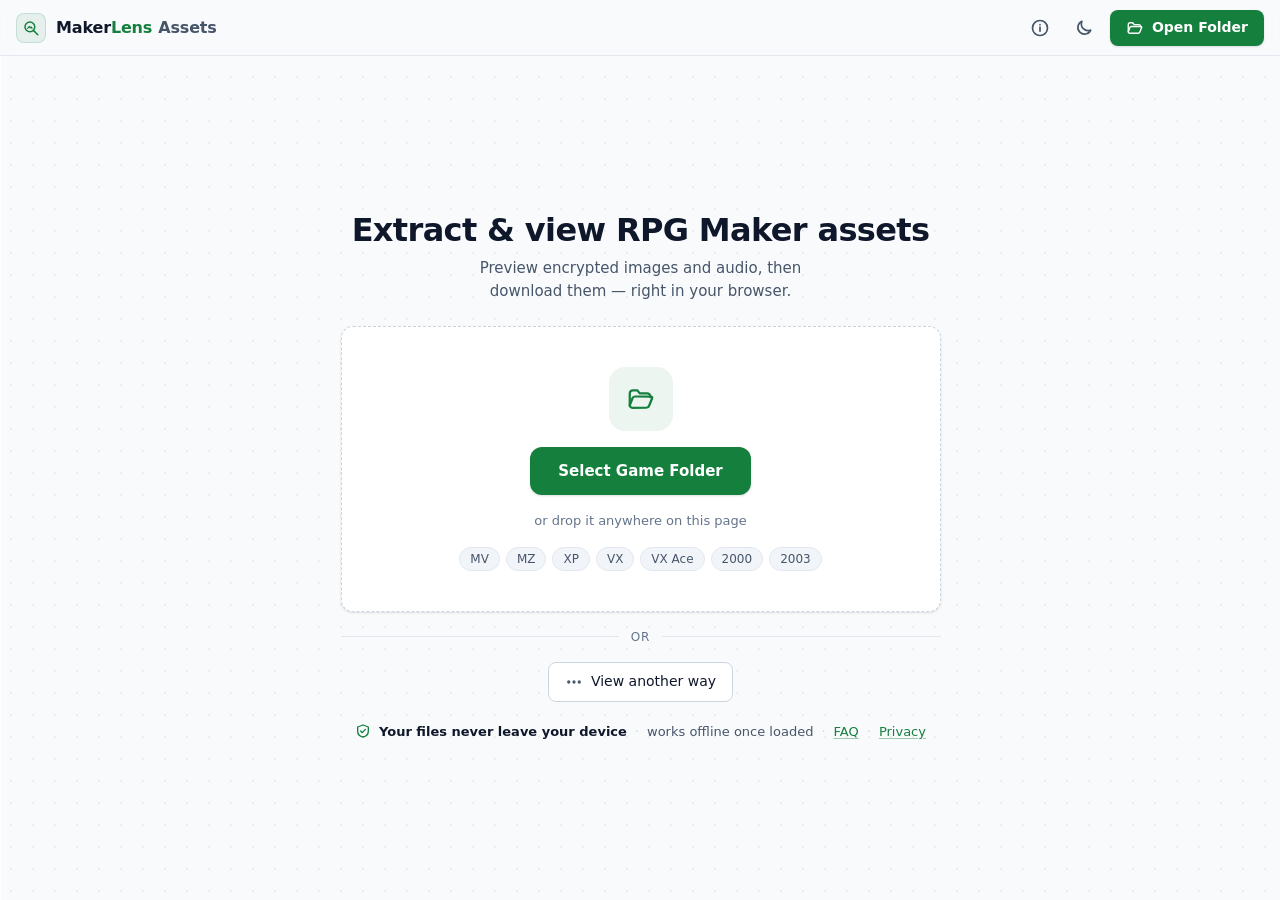
==== index.html @ 1f0d4430 "chore: link MakerLens Discussions from the About card Co-Authored-By: Claude Sonnet 5.5 <noreply@ant" ====
<!DOCTYPE html>
<html lang="en">
<head>
<meta charset="UTF-8">
<meta name="viewport" content="width=device-width, initial-scale=1.0">
<!-- browser UI colour = --bg of tokens.css (light / dark) -->
<meta name="theme-color" content="#f8fafc" media="(prefers-color-scheme: light)">
<meta name="theme-color" content="#0b1120" media="(prefers-color-scheme: dark)">
<!-- Content-Security-Policy: the page may only send requests to itself, to the
     anonymous page counter (js/analytics.js) and to the feedback endpoint, which is only
     called when the user taps a star or presses Send (js/feedback.js). Game files and keys cannot leave the browser.
     If you edit the inline theme script below, update its sha256 hash here. -->
<meta http-equiv="Content-Security-Policy" content="default-src 'self'; script-src 'self' 'sha256-4y43hFgwC1OkJEl8rt2hTAZwj1vpL1XrKqU9Jg4KOXk='; style-src 'self' 'unsafe-inline'; img-src 'self' blob: https://makerlens.goatcounter.com; media-src 'self' blob:; connect-src 'self' https://feedback.kokoroou.workers.dev https://*.workers.dev; object-src 'none'; base-uri 'none'; form-action 'none'">
<title>RPG Maker Asset Extractor — 2000 to MZ, All Versions | MakerLens</title>
<meta name="description" content="Free online RPG Maker extractor, no download needed. Extract images and audio from MV, MZ, XP, VX, VX Ace, 2000 and 2003 games in your browser. Files are never uploaded.">
<meta name="keywords" content="RPG Maker asset viewer, RPG Maker extractor, rpgmvp viewer, rpgmvo extractor, RGSSAD viewer, decrypt RPG Maker, RPG Maker MV MZ XP VX asset viewer">
<link rel="canonical" href="https://makerlens.kokoroou.workers.dev/assets/"> <!-- nosemgrep: html.security.audit.missing-integrity.missing-integrity -- a canonical URL, not a fetched resource -->
<meta name="google-site-verification" content="D46-YM3xEG9mxpWY-GFgkCDtK37Q7nqxAwHNLEpttl8" />
<meta property="og:type" content="website">
<meta property="og:site_name" content="MakerLens">
<meta property="og:url" content="https://makerlens.kokoroou.workers.dev/assets/">
<meta property="og:title" content="RPG Maker Asset Extractor — 2000 to MZ, All Versions | MakerLens">
<meta property="og:description" content="View and extract images and audio from RPG Maker MV, MZ, XP, VX, VX Ace, 2000 and 2003 games. Runs in your browser — your files are never uploaded.">
<meta property="og:image" content="https://makerlens.kokoroou.workers.dev/assets/og-image.png">
<meta property="og:image:width" content="1200">
<meta property="og:image:height" content="630">
<meta property="og:image:alt" content="MakerLens — view and extract RPG Maker assets in your browser">
<meta name="twitter:card" content="summary_large_image">
<meta name="twitter:title" content="RPG Maker Asset Extractor — 2000 to MZ, All Versions | MakerLens">
<meta name="twitter:description" content="View and extract images and audio from RPG Maker MV, MZ, XP, VX, VX Ace, 2000 and 2003 games. Free, browser-based, files never uploaded.">
<meta name="twitter:image" content="https://makerlens.kokoroou.workers.dev/assets/og-image.png">
<meta name="twitter:image:alt" content="MakerLens — view and extract RPG Maker assets in your browser">
<script type="application/ld+json">
{
  "@context": "https://schema.org",
  "@type": "WebApplication",
  "@id": "https://makerlens.kokoroou.workers.dev/assets/#app",
  "name": "MakerLens Assets",
  "alternateName": ["MakerLens RPG Maker Extractor", "MakerLens"],
  "description": "Browser-based tool to view, preview, and extract encrypted images and audio from RPG Maker MV, MZ, XP, VX, VX Ace, 2000 and 2003 games. Supports .rpgmvp, .png_, .rpgmvo, .ogg_, RGSSAD archives and 2000/2003 .xyz images. Files are processed locally and never uploaded.",
  "url": "https://makerlens.kokoroou.workers.dev/assets/",
  "image": "https://makerlens.kokoroou.workers.dev/assets/og-image.png",
  "screenshot": "https://makerlens.kokoroou.workers.dev/assets/screenshots/start-laptop.png",
  "isAccessibleForFree": true,
  "applicationCategory": "MultimediaApplication",
  "operatingSystem": "Any (web browser)",
  "isPartOf": { "@type": "WebSite", "@id": "https://makerlens.kokoroou.workers.dev/#website", "name": "MakerLens", "url": "https://makerlens.kokoroou.workers.dev/" },
  "offers": { "@type": "Offer", "price": "0", "priceCurrency": "USD" },
  "featureList": [
    "View and extract RPG Maker MV/MZ encrypted assets (.rpgmvp, .png_, .rpgmvo, .ogg_)",
    "Open RGSSAD archives (.rgssad, .rgss2a, .rgss3a) for XP, VX, VX Ace",
    "Preview images and OGG/M4A audio in the browser",
    "Search files by name, filter by type, image size and audio length",
    "Download individual assets or entire folders as ZIP",
    "100% client-side processing — files are never uploaded"
  ],
  "author": {
    "@type": "Person",
    "@id": "https://makerlens.kokoroou.workers.dev/#author",
    "name": "Trương Tuấn Anh",
    "url": "https://github.com/Kokoroou"
  },
  "license": "https://opensource.org/licenses/MIT"
}
</script>
<link rel="stylesheet" href="css/moved.css">
<link rel="stylesheet" href="css/style.css">
<script>(function(){try{var t=localStorage.getItem('theme');if(t==='light'||t==='dark')document.documentElement.setAttribute('data-theme',t);}catch(e){}}());</script>
</head>
<body>
<script src="js/site.js"></script>

<!-- Icon sprite (Lucide-style strokes, inline so the CSP needs no extra host) -->
<svg width="0" height="0" style="position:absolute" aria-hidden="true">
  <symbol id="i-logo" viewBox="0 0 24 24" fill="none" stroke="currentColor" stroke-width="2" stroke-linecap="round" stroke-linejoin="round"><circle cx="10.5" cy="10.5" r="6.5"/><path d="M15.5 15.5L21 21"/><path d="M7.5 12.5l2-2.5 1.5 1.8 1-1.3 1.5 2" stroke-width="1.6"/></symbol>
  <symbol id="i-search" viewBox="0 0 24 24" fill="none" stroke="currentColor" stroke-width="2" stroke-linecap="round"><circle cx="11" cy="11" r="6.5"/><path d="M20 20l-4.2-4.2"/></symbol>
  <symbol id="i-folder" viewBox="0 0 24 24" fill="none" stroke="currentColor" stroke-width="1.8" stroke-linecap="round" stroke-linejoin="round"><path d="M3 17V7.5A2.5 2.5 0 015.5 5H9l2 2.5h6A2.5 2.5 0 0119.5 10v.5"/><path d="M3 17l2.2-5.6A2 2 0 017.1 10H20a1 1 0 01.9 1.4l-2.4 6A2.5 2.5 0 0116.2 19H5a2 2 0 01-2-2z"/></symbol>
  <symbol id="i-archive" viewBox="0 0 24 24" fill="none" stroke="currentColor" stroke-width="1.8" stroke-linecap="round" stroke-linejoin="round"><rect x="3" y="4" width="18" height="5" rx="1.5"/><path d="M5 9v9a2 2 0 002 2h10a2 2 0 002-2V9M10 13h4"/></symbol>
  <symbol id="i-more" viewBox="0 0 24 24" fill="none" stroke="currentColor" stroke-width="2" stroke-linecap="round" stroke-linejoin="round"><circle cx="5" cy="12" r="1.2"/><circle cx="12" cy="12" r="1.2"/><circle cx="19" cy="12" r="1.2"/></symbol>
  <symbol id="i-link" viewBox="0 0 24 24" fill="none" stroke="currentColor" stroke-width="2" stroke-linecap="round" stroke-linejoin="round"><path d="M10 14a4 4 0 005.7 0l3-3a4 4 0 00-5.7-5.7l-1 1"/><path d="M14 10a4 4 0 00-5.7 0l-3 3A4 4 0 0011 18.7l1-1"/></symbol>
  <symbol id="i-file" viewBox="0 0 24 24" fill="none" stroke="currentColor" stroke-width="1.8" stroke-linecap="round" stroke-linejoin="round"><path d="M14 3H7a2 2 0 00-2 2v14a2 2 0 002 2h10a2 2 0 002-2V8z"/><path d="M14 3v5h5"/></symbol>
  <symbol id="i-info" viewBox="0 0 24 24" fill="none" stroke="currentColor" stroke-width="2" stroke-linecap="round"><circle cx="12" cy="12" r="9"/><path d="M12 11v5M12 8h.01"/></symbol>
  <symbol id="i-sun" viewBox="0 0 24 24" fill="none" stroke="currentColor" stroke-width="2" stroke-linecap="round"><circle cx="12" cy="12" r="4"/><path d="M12 2v2M12 20v2M4.93 4.93l1.41 1.41M17.66 17.66l1.41 1.41M2 12h2M20 12h2M4.93 19.07l1.41-1.41M17.66 6.34l1.41-1.41"/></symbol>
  <symbol id="i-moon" viewBox="0 0 24 24" fill="none" stroke="currentColor" stroke-width="2" stroke-linecap="round" stroke-linejoin="round"><path d="M20 14.5A8 8 0 019.5 4a8 8 0 1010.5 10.5z"/></symbol>
  <symbol id="i-menu" viewBox="0 0 24 24" fill="none" stroke="currentColor" stroke-width="2" stroke-linecap="round"><rect x="3" y="4" width="18" height="16" rx="2"/><path d="M9 4v16"/></symbol>
  <symbol id="i-download" viewBox="0 0 24 24" fill="none" stroke="currentColor" stroke-width="2" stroke-linecap="round" stroke-linejoin="round"><path d="M12 4v11M7 10.5l5 5 5-5M4 20h16"/></symbol>
  <symbol id="i-copies" viewBox="0 0 24 24" fill="none" stroke="currentColor" stroke-width="2" stroke-linecap="round" stroke-linejoin="round"><rect x="8" y="8" width="12" height="12" rx="2"/><path d="M16 8V6a2 2 0 00-2-2H6a2 2 0 00-2 2v8a2 2 0 002 2h2"/></symbol>
  <symbol id="i-filter" viewBox="0 0 24 24" fill="none" stroke="currentColor" stroke-width="2" stroke-linecap="round" stroke-linejoin="round"><path d="M4 5h16l-6 7.5V19l-4 2v-8.5z"/></symbol>
  <symbol id="i-grid" viewBox="0 0 24 24" fill="none" stroke="currentColor" stroke-width="2" stroke-linejoin="round"><rect x="3" y="3" width="7" height="7" rx="1.5"/><rect x="14" y="3" width="7" height="7" rx="1.5"/><rect x="3" y="14" width="7" height="7" rx="1.5"/><rect x="14" y="14" width="7" height="7" rx="1.5"/></symbol>
  <symbol id="i-x" viewBox="0 0 24 24" fill="none" stroke="currentColor" stroke-width="2" stroke-linecap="round"><path d="M6 6l12 12M18 6L6 18"/></symbol>
  <symbol id="i-left" viewBox="0 0 24 24" fill="none" stroke="currentColor" stroke-width="2" stroke-linecap="round" stroke-linejoin="round"><path d="M15 5l-7 7 7 7"/></symbol>
  <symbol id="i-right" viewBox="0 0 24 24" fill="none" stroke="currentColor" stroke-width="2" stroke-linecap="round" stroke-linejoin="round"><path d="M9 5l7 7-7 7"/></symbol>
  <symbol id="i-shield" viewBox="0 0 24 24" fill="none" stroke="currentColor" stroke-width="2" stroke-linecap="round" stroke-linejoin="round"><path d="M12 3l8 3v6c0 4.5-3.4 8.2-8 9-4.6-.8-8-4.5-8-9V6z"/><path d="M8.5 12l2.5 2.5 4.5-5"/></symbol>
  <symbol id="i-star" viewBox="0 0 24 24" stroke="currentColor" stroke-width="1.8" stroke-linejoin="round"><path d="M12 3.2l2.7 5.5 6 .9-4.35 4.25 1.03 6L12 17l-5.38 2.85 1.03-6L3.3 9.6l6-.9z"/></symbol>
  <symbol id="i-message" viewBox="0 0 24 24" fill="none" stroke="currentColor" stroke-width="2" stroke-linecap="round" stroke-linejoin="round"><path d="M4 5h16a1 1 0 011 1v10a1 1 0 01-1 1h-9l-5 4v-4H4a1 1 0 01-1-1V6a1 1 0 011-1z"/><path d="M8 10h8M8 13h5"/></symbol>
  <symbol id="i-send" viewBox="0 0 24 24" fill="none" stroke="currentColor" stroke-width="2" stroke-linecap="round" stroke-linejoin="round"><path d="M5 12h13M13 6l6 6-6 6"/></symbol>
  <symbol id="i-check" viewBox="0 0 24 24" fill="none" stroke="currentColor" stroke-width="2.4" stroke-linecap="round" stroke-linejoin="round"><path d="M5 12.5l4.5 4.5L19 7.5"/></symbol>
  <symbol id="i-bug" viewBox="0 0 24 24" fill="none" stroke="currentColor" stroke-width="2" stroke-linecap="round" stroke-linejoin="round"><rect x="7" y="7" width="10" height="13" rx="5"/><path d="M12 11v9M7 13H3M21 13h-4M7 17l-3 2M17 17l3 2M7 9L4 7M17 9l3-2M9 7a3 3 0 016 0"/></symbol>
  <symbol id="i-bulb" viewBox="0 0 24 24" fill="none" stroke="currentColor" stroke-width="2" stroke-linecap="round" stroke-linejoin="round"><path d="M9 18h6M10 21h4M12 3a6 6 0 00-3.5 10.9c.6.5 1 1.2 1 2V16h5v-.1c0-.8.4-1.5 1-2A6 6 0 0012 3z"/></symbol>
  <symbol id="i-flow" viewBox="0 0 24 24" fill="none" stroke="currentColor" stroke-width="2" stroke-linecap="round" stroke-linejoin="round"><rect x="3" y="3" width="7" height="6" rx="1.5"/><rect x="14" y="15" width="7" height="6" rx="1.5"/><path d="M6.5 9v3.5a2 2 0 002 2h6"/><path d="M12.5 12.5l2 2-2 2"/></symbol>
  <symbol id="i-scale" viewBox="0 0 24 24" fill="none" stroke="currentColor" stroke-width="2" stroke-linecap="round" stroke-linejoin="round"><path d="M12 3v18M7 21h10M5 7h14M5 7l-3 6a3 3 0 006 0zM19 7l-3 6a3 3 0 006 0z"/></symbol>
</svg>

<!-- ╔════ HEADER ════╗ -->
<header id="header">
  <a id="logo" href="https://makerlens.kokoroou.workers.dev/" title="MakerLens home" aria-label="MakerLens Assets, go to the MakerLens home page">
    <span class="logo-mark"><svg width="18" height="18" aria-hidden="true"><use href="#i-logo"/></svg></span>
    <span class="logo-full">Maker<span>Lens</span><em class="logo-sub">Assets</em></span>
    <span class="logo-abbr">M<span>L</span><em class="logo-sub">Assets</em></span>
  </a>

  <div id="search-wrap" role="search">
    <span id="search-icon"><svg width="16" height="16" aria-hidden="true"><use href="#i-search"/></svg></span>
    <label for="search-box" class="sr-only">Search files</label>
    <input type="search" id="search-box" placeholder="Search files…" autocomplete="off" spellcheck="false">
  </div>
  <button class="btn-icon" id="mobile-search-btn" title="Search" aria-label="Search">
    <svg width="20" height="20" aria-hidden="true"><use href="#i-search"/></svg>
  </button>

  <div id="header-right">
    <button class="bg-load" id="bg-load" hidden aria-label="Show indexing progress">
      <span class="status-spinner" aria-hidden="true"></span>
      <svg class="bg-load-check" width="14" height="14" viewBox="0 0 24 24" fill="none" stroke="currentColor" stroke-width="3" stroke-linecap="round" stroke-linejoin="round" aria-hidden="true"><path d="M5 12.5l4.5 4.5L19 7.5"/></svg>
      <span class="bg-load-label">Indexing</span><span class="bg-load-pct"></span>
    </button>
    <div class="tool-switch" id="switch-tool" role="group" aria-label="Open this game in" hidden>
      <span class="ts-seg" aria-current="page">
        <svg width="16" height="16" aria-hidden="true"><use href="#i-grid"/></svg><span>Assets</span>
      </span>
      <button class="ts-seg" id="switch-go" type="button" title="Open this game in MakerLens Events" aria-label="Open this game in MakerLens Events">
        <svg width="16" height="16" aria-hidden="true"><use href="#i-flow"/></svg><span>Events</span>
      </button>
    </div>
    <span id="count-badge" aria-live="polite"></span>
    <button class="btn-icon" id="about-btn" title="About" aria-label="About">
      <svg width="20" height="20" aria-hidden="true"><use href="#i-info"/></svg>
    </button>
    <button class="btn-icon" id="theme-toggle" title="Toggle theme" aria-label="Toggle theme">
      <svg class="icon-sun" width="20" height="20" aria-hidden="true"><use href="#i-sun"/></svg>
      <svg class="icon-moon" width="20" height="20" aria-hidden="true"><use href="#i-moon"/></svg>
    </button>
    <button class="btn-primary" id="open-btn" aria-label="Open game folder">
      <svg width="18" height="18" aria-hidden="true"><use href="#i-folder"/></svg>
      <span class="btn-label">Open Folder</span>
    </button>
  </div>
</header>

<!-- ╔════ LAYOUT ════╗ -->
<div id="layout">

  <!-- ── Sidebar ── -->
  <nav id="sidebar" class="hidden" aria-label="Folders">
    <div id="sidebar-header">Folders</div>
  </nav>
  <div id="sidebar-resizer" class="hidden"></div>
  <div id="sidebar-scrim" hidden></div>

  <!-- ── Main ── -->
  <main id="main">

    <!-- Setup -->
    <div id="setup">
      <div id="setup-inner">
        <div class="setup-hero">
          <h1 class="setup-title">Extract &amp; view RPG Maker assets</h1>
          <p class="setup-sub">Preview encrypted images and audio, then download them — right in your browser.</p>
        </div>

        <div class="handoff" id="handoff" hidden>
          <p class="handoff-text">Carry on with <strong id="handoff-name"></strong> from MakerLens Events?
            <span class="handoff-note" id="handoff-note">Your browser asks once more before this page may read it. Nothing is uploaded.</span></p>
          <button class="btn-primary" id="handoff-go" type="button">Allow and open</button>
        </div>

        <div id="drop-zone">
          <div class="dz-icon"><svg width="30" height="30" aria-hidden="true"><use href="#i-folder"/></svg></div>
          <button class="btn-primary btn-lg" id="open-game-btn">Select Game Folder</button>
          <div class="dz-hint">or drop it anywhere on this page</div>
          <ul class="engine-chips" aria-label="Supported engines">
            <li>MV</li><li>MZ</li><li>XP</li><li>VX</li><li>VX Ace</li><li data-new>2000</li><li data-new>2003</li>
          </ul>
          <div id="setup-status" role="status"></div>
        </div>

        <div class="or-divider">or</div>

        <div class="setup-alt">
          <button class="btn-ghost" id="alt-btn" type="button" aria-haspopup="dialog">
            <svg width="18" height="18" aria-hidden="true"><use href="#i-more"/></svg>
            View another way
          </button>
        </div>

        <div class="privacy-note">
          <svg width="16" height="16" aria-hidden="true"><use href="#i-shield"/></svg>
          <strong>Your files never leave your device</strong>
          <span class="sep">·</span> works offline once loaded
          <span class="sep">·</span> <a href="faq.html">FAQ</a>
          <span class="sep">·</span> <a href="privacy.html">Privacy</a>
        </div>
      </div>
    </div>

    <!-- Toolbar + Grid -->
    <div id="toolbar">
      <button class="btn-icon" id="sidebar-toggle" title="Toggle sidebar" aria-label="Toggle sidebar">
        <svg width="18" height="18" aria-hidden="true"><use href="#i-menu"/></svg>
      </button>
      <span id="folder-path"></span>
      <button class="btn-icon" id="filter-btn" aria-expanded="false" aria-controls="filter-panel" title="Filter by type, image size or audio length" aria-label="Filter by type, size or length">
        <svg width="18" height="18" aria-hidden="true"><use href="#i-filter"/></svg>
      </button>
      <button class="btn-icon" id="dupe-btn" aria-pressed="false" title="Unique only: hide files whose content is identical to another one (checked in the background)" aria-label="Unique only: hide identical copies">
        <svg width="18" height="18" aria-hidden="true"><use href="#i-copies"/></svg>
      </button>
      <button class="btn-ghost btn-sm" id="dl-folder-btn" title="Download the files shown in this folder as one ZIP" aria-label="Download this folder as ZIP">
        <svg width="16" height="16" aria-hidden="true"><use href="#i-download"/></svg>
        <span class="btn-label">Download ZIP</span>
      </button>
      <label class="size-control" title="Thumbnail size">
        <svg width="14" height="14" aria-hidden="true"><use href="#i-grid"/></svg>
        <span class="sr-only">Thumbnail size</span>
        <input type="range" id="size-slider" min="70" max="280" value="120">
      </label>

      <!-- Filter panel (js/filters.js): sizes and lengths come from file headers, read on this device -->
      <div id="filter-panel" role="group" aria-labelledby="filter-title" hidden>
        <div class="fp-head">
          <span id="filter-title" class="fp-title">Filter</span>
          <button type="button" class="btn-ghost btn-sm" id="flt-clear">Clear</button>
        </div>
        <fieldset class="fp-type">
          <legend class="sr-only">Type</legend>
          <input type="radio" name="flt-type" id="flt-type-all" value="all" checked><label for="flt-type-all">All</label>
          <input type="radio" name="flt-type" id="flt-type-image" value="image"><label for="flt-type-image">Images</label>
          <input type="radio" name="flt-type" id="flt-type-audio" value="audio"><label for="flt-type-audio">Audio</label>
        </fieldset>
        <fieldset class="fp-range">
          <legend>Image width <span class="fp-unit">px</span></legend>
          <input type="text" inputmode="numeric" id="flt-minw" placeholder="min" aria-label="Minimum width in pixels" autocomplete="off">
          <span aria-hidden="true">–</span>
          <input type="text" inputmode="numeric" id="flt-maxw" placeholder="max" aria-label="Maximum width in pixels" autocomplete="off">
        </fieldset>
        <fieldset class="fp-range">
          <legend>Image height <span class="fp-unit">px</span></legend>
          <input type="text" inputmode="numeric" id="flt-minh" placeholder="min" aria-label="Minimum height in pixels" autocomplete="off">
          <span aria-hidden="true">–</span>
          <input type="text" inputmode="numeric" id="flt-maxh" placeholder="max" aria-label="Maximum height in pixels" autocomplete="off">
        </fieldset>
        <div class="fp-presets" role="group" aria-label="Common sizes">
          <button type="button" class="fp-chip" data-preset="32x32" title="VX/VX Ace tiles, MV/MZ icons">32×32</button>
          <button type="button" class="fp-chip" data-preset="48x48" title="MV/MZ tiles">48×48</button>
          <button type="button" class="fp-chip" data-preset="576x288" title="MV/MZ face sheets">576×288</button>
          <button type="button" class="fp-chip" data-preset="816x624" title="MV/MZ default screen">816×624</button>
        </div>
        <fieldset class="fp-range">
          <legend>Audio length <span class="fp-unit">s or m:ss</span></legend>
          <input type="text" inputmode="decimal" id="flt-minlen" placeholder="min" aria-label="Minimum length, seconds or m:ss" autocomplete="off">
          <span aria-hidden="true">–</span>
          <input type="text" inputmode="decimal" id="flt-maxlen" placeholder="max" aria-label="Maximum length, seconds or m:ss" autocomplete="off">
        </fieldset>
        <p class="fp-note">Read from file headers on this device.</p>
      </div>
    </div>

    <div id="grid-wrap" style="display:none">
      <div id="empty-search">
        <div class="e-icon" id="empty-icon"></div>
        <div id="empty-msg">No items found</div>
        <div id="empty-sub">Try a different keyword</div>
      </div>
      <div id="grid"></div>
    </div>

  </main><!-- /main -->
</div><!-- /layout -->

<!-- ╔════ LIGHTBOX ════╗ -->
<div id="lightbox" role="dialog" aria-modal="true" aria-label="Preview">
  <!-- Desktop: each control is fixed on its own (wrapper is display: contents).
       Phones: one bottom bar within thumb reach (css/lightbox.css). -->
  <div id="lb-controls">
    <button id="lb-close" class="lb-btn" title="Close (Esc)" aria-label="Close">
      <svg width="20" height="20" aria-hidden="true"><use href="#i-x"/></svg>
    </button>
    <button class="lb-nav lb-btn" id="lb-prev" title="Previous (←)" aria-label="Previous">
      <svg width="22" height="22" aria-hidden="true"><use href="#i-left"/></svg>
    </button>
    <span id="lb-counter" aria-live="polite"></span>
    <button class="lb-nav lb-btn" id="lb-next" title="Next (→)" aria-label="Next">
      <svg width="22" height="22" aria-hidden="true"><use href="#i-right"/></svg>
    </button>
    <button id="lb-download" class="lb-btn" title="Download" aria-label="Download">
      <svg width="20" height="20" aria-hidden="true"><use href="#i-download"/></svg>
    </button>
  </div>
  <div id="lb-img-wrap">
    <img id="lb-img" src="" alt="">
    <canvas id="lb-sprite-cv" style="display:none"></canvas>
    <audio id="lb-audio" controls></audio>
  </div>
  <div id="lb-bar">
    <div id="lb-name"></div>
    <div id="lb-meta"></div>
    <div id="lb-sprite" style="display:none">
      <label><input type="checkbox" id="lb-sprite-on"> Walk animation</label>
      <select id="lb-sprite-char" aria-label="Character"></select>
      <select id="lb-sprite-dir" aria-label="Direction">
        <option value="0">Down</option><option value="1">Left</option>
        <option value="2">Right</option><option value="3">Up</option>
      </select>
    </div>
    <label id="lb-loop" style="display:none"><input type="checkbox" id="lb-loop-on"> <span id="lb-loop-info"></span></label>
  </div>
</div>

<!-- ╔════ ABOUT MODAL ════╗ -->
<div id="about-modal" role="dialog" aria-modal="true" aria-labelledby="about-title">
  <div id="about-panel">
    <button id="about-close" class="modal-close" title="Close (Esc)" aria-label="Close">
      <svg width="20" height="20" aria-hidden="true"><use href="#i-x"/></svg>
    </button>

    <h2 class="about-logo" id="about-title">
      <span class="logo-mark"><svg width="18" height="18" aria-hidden="true"><use href="#i-logo"/></svg></span>
      <span>Maker<span>Lens</span><em class="logo-sub">Assets</em></span>
    </h2>
    <div class="about-sub">Browser-based viewer &amp; extractor for RPG Maker game assets — part of <a href="https://makerlens.kokoroou.workers.dev/">MakerLens</a></div>

    <div class="about-section">
      <div class="about-section-title">Supported engines</div>
      <table class="about-formats">
        <thead><tr><th>Engine</th><th>Game files</th></tr></thead>
        <tbody>
          <tr><td>RPG Maker MZ</td><td>.png_ · .ogg_ · .m4a_</td></tr>
          <tr><td>RPG Maker MV</td><td>.rpgmvp · .rpgmvo · .rpgmvm</td></tr>
          <tr><td>RPG Maker XP / VX</td><td>.rgssad · .rgss2a</td></tr>
          <tr><td>RPG Maker VX Ace</td><td>.rgss3a</td></tr>
          <tr data-new><td>RPG Maker 2000 / 2003</td><td>.xyz images (not encrypted)</td></tr>
        </tbody>
      </table>
    </div>

    <div class="about-section">
      <div class="about-section-title">How to use</div>
      <ol class="about-list">
        <li>Click <strong>Open Folder</strong> and select the game's main folder (the one next to <code>Game.exe</code>).</li>
        <li>Browse folders in the sidebar and click any asset to preview it; the preview's download button saves that file.</li>
        <li><strong>Download ZIP</strong> in the toolbar saves every file shown in the folder at once.</li>
        <li>Drag the sidebar edge to resize it. Resize and theme preferences are saved automatically.</li>
      </ol>
      <p class="about-more">More questions? See the <a href="faq.html">FAQ</a>.</p>
      <p class="about-more">Want to read the game's dialogue, choices and switches? Open <a href="https://makerlens.kokoroou.workers.dev/events/">MakerLens Events</a>.</p>
    </div>

    <div class="about-section about-feedback">
      <button class="btn-ghost btn-sm" id="about-feedback-btn">
        <svg width="16" height="16" aria-hidden="true"><use href="#i-message"/></svg>
        Report a bug or idea
      </button>
    </div>

    <div class="about-note">
      <div class="note-row">
        <svg width="18" height="18" aria-hidden="true"><use href="#i-shield"/></svg>
        <span><strong>Private:</strong> your files never leave your device. <a href="privacy.html">Privacy</a></span>
      </div>
      <div class="note-row">
        <svg width="18" height="18" aria-hidden="true"><use href="#i-scale"/></svg>
        <span><strong>Legal:</strong> for personal use with games you own or have permission to study. Redistributing extracted assets may violate the game's license or copyright.</span>
      </div>
      <div class="note-row">
        <svg width="18" height="18" aria-hidden="true"><use href="#i-info"/></svg>
        <span><strong>Open source</strong> (MIT) by <a href="https://github.com/Kokoroou">Trương Tuấn Anh</a> · <a href="https://github.com/Kokoroou/rpgmaker-assets-viewer">Source on GitHub</a> · <a href="https://github.com/Kokoroou/makerlens/discussions" rel="noopener">Discussions</a></span>
      </div>
    </div>
  </div>
</div>

<!-- Drag & drop overlay -->
<div id="drag-overlay">
  <div id="drag-inner">
    <div class="dz-icon"><svg width="34" height="34" aria-hidden="true"><use href="#i-folder"/></svg></div>
    <div>Drop to open</div>
    <div id="drag-msg">Game folder or .rgssad / .rgss2a / .rgss3a archive</div>
  </div>
</div>

<!-- Feedback card (non-modal; js/feedback.js). Three views:
       rate   — asked once after the 2nd game: tapping a star sends the rating (1 tap).
       follow — after the star: optional one-line comment, Enter sends.
       report — from About: Bug / Idea + message.
     Nothing is sent before a star is tapped or Send is pressed. -->
<section id="feedback" role="dialog" aria-labelledby="fb-title" hidden>
  <button type="button" class="fb-close" id="fb-close" title="Close" aria-label="Close">
    <svg width="16" height="16" aria-hidden="true"><use href="#i-x"/></svg>
  </button>

  <div class="fb-view fb-rate" data-view="rate">
    <h2 id="fb-title" class="fb-title">Enjoying MakerLens?</h2>
    <fieldset class="fb-stars">
      <legend class="sr-only">Rate MakerLens from 1 to 5 stars; your choice is sent right away</legend>
          <input type="radio" name="fb-rating" id="fb-r1" value="1"><label for="fb-r1" title="Poor"><svg width="28" height="28" aria-hidden="true"><use href="#i-star"/></svg><span class="sr-only">1 star</span></label>
          <input type="radio" name="fb-rating" id="fb-r2" value="2"><label for="fb-r2" title="Fair"><svg width="28" height="28" aria-hidden="true"><use href="#i-star"/></svg><span class="sr-only">2 stars</span></label>
          <input type="radio" name="fb-rating" id="fb-r3" value="3"><label for="fb-r3" title="Good"><svg width="28" height="28" aria-hidden="true"><use href="#i-star"/></svg><span class="sr-only">3 stars</span></label>
          <input type="radio" name="fb-rating" id="fb-r4" value="4"><label for="fb-r4" title="Very good"><svg width="28" height="28" aria-hidden="true"><use href="#i-star"/></svg><span class="sr-only">4 stars</span></label>
          <input type="radio" name="fb-rating" id="fb-r5" value="5"><label for="fb-r5" title="Excellent"><svg width="28" height="28" aria-hidden="true"><use href="#i-star"/></svg><span class="sr-only">5 stars</span></label>
    </fieldset>
  </div>

  <form class="fb-view fb-follow" data-view="follow" novalidate>
    <p class="fb-title" role="status"><span class="fb-done">Thanks!</span> <span id="fb-follow-q">What would make it better?</span></p>
    <div class="fb-row">
      <label for="fb-note" class="sr-only">Optional comment</label>
      <textarea id="fb-note" rows="1" maxlength="1000" placeholder="Optional · Enter to send"></textarea>
      <button type="submit" class="fb-send" id="fb-note-send" title="Send" aria-label="Send comment" disabled>
        <svg width="18" height="18" aria-hidden="true"><use href="#i-send"/></svg>
      </button>
    </div>
  </form>

  <form class="fb-view fb-report" data-view="report" novalidate>
    <h2 class="fb-title" id="fb-report-title">Send feedback</h2>
    <fieldset class="fb-kind">
      <legend class="sr-only">Type</legend>
      <input type="radio" name="fb-kind" id="fb-kind-bug" value="bug" checked><label for="fb-kind-bug"><svg width="15" height="15" aria-hidden="true"><use href="#i-bug"/></svg>Bug</label>
      <input type="radio" name="fb-kind" id="fb-kind-idea" value="idea"><label for="fb-kind-idea"><svg width="15" height="15" aria-hidden="true"><use href="#i-bulb"/></svg>Idea</label>
    </fieldset>
    <label for="fb-msg" class="sr-only">Message</label>
    <textarea id="fb-msg" rows="3" maxlength="1000" placeholder="What happened?"></textarea>
    <div class="fb-row fb-foot">
      <button type="button" class="fb-env" id="fb-env" aria-pressed="true" title="Sent with bug reports to help reproduce them. Tap to leave it out.">
        <span id="fb-env-value"></span><svg width="12" height="12" aria-hidden="true"><use href="#i-x"/></svg>
      </button>
      <button type="submit" class="btn-primary btn-sm" id="fb-send" disabled>Send</button>
    </div>
    <p class="fb-fine">Anonymous · <a href="privacy.html#feedback">What is sent</a> · <a href="https://github.com/Kokoroou/rpgmaker-assets-viewer/issues/new?template=feedback.yml" rel="noopener" target="_blank">Want a reply?</a></p>
  </form>

  <div class="fb-view fb-thanks" data-view="thanks" role="status">
    <svg width="20" height="20" aria-hidden="true"><use href="#i-check"/></svg><span id="fb-thanks-text">Thanks!</span>
  </div>

  <input type="text" id="fb-website" class="fb-hp" tabindex="-1" autocomplete="off" aria-hidden="true">
  <div id="fb-error" role="alert"></div>
</section>

<!-- Loading overlay (shown while a folder or archive is being opened) -->
<div id="loader" role="dialog" aria-modal="true" aria-labelledby="loader-title" aria-describedby="loader-live">
  <div id="loader-card">
    <div class="loader-head">
      <div class="loader-icon"><svg width="22" height="22" aria-hidden="true"><use id="loader-icon-use" href="#i-folder"/></svg></div>
      <div class="loader-titles">
        <div id="loader-title">Opening game folder</div>
        <div id="loader-name"></div>
      </div>
      <div id="loader-pct" aria-hidden="true"></div>
    </div>
    <div id="loader-bar" role="progressbar" aria-labelledby="loader-title" aria-valuemin="0" aria-valuemax="100"><div id="loader-fill"></div></div>
    <ol id="loader-steps"></ol>
    <div id="loader-error" role="alert"></div>
    <div id="loader-live" class="sr-only" aria-live="polite"></div>
    <div class="loader-foot">
      <span class="loader-note"><svg width="14" height="14" aria-hidden="true"><use href="#i-shield"/></svg>Processed on your device, nothing is uploaded</span>
      <button class="btn-ghost btn-sm" id="loader-cancel">Cancel</button>
    </div>
  </div>
</div>

<!-- Mobile search overlay -->
<div id="search-overlay">
  <div id="search-overlay-inner" role="search">
    <svg width="18" height="18" aria-hidden="true"><use href="#i-search"/></svg>
    <label for="overlay-search-input" class="sr-only">Search files</label>
    <input type="search" id="overlay-search-input" placeholder="Search files…" autocomplete="off" spellcheck="false">
    <button id="search-overlay-close" aria-label="Close search">
      <svg width="20" height="20" aria-hidden="true"><use href="#i-x"/></svg>
    </button>
  </div>
</div>

<!-- Hidden file inputs -->
<!-- View another way: archive, single files, or a game link (js/remote.js) -->
<dialog id="alt-dialog" class="alt-dialog" aria-labelledby="alt-title">
  <div class="alt-head">
    <h2 id="alt-title">View another way</h2>
    <button class="btn-icon" id="alt-close" type="button" aria-label="Close"><svg width="18" height="18" aria-hidden="true"><use href="#i-x"/></svg></button>
  </div>
  <div id="alt-menu" class="alt-list">
    <button class="alt-opt" id="alt-archive" type="button">
      <svg width="22" height="22" aria-hidden="true"><use href="#i-archive"/></svg>
      <span><strong>Archive</strong><small><code>.rgssad</code> · <code>.rgss2a</code> · <code>.rgss3a</code></small></span>
    </button>
    <button class="alt-opt" id="alt-files" type="button">
      <svg width="22" height="22" aria-hidden="true"><use href="#i-file"/></svg>
      <span><strong>Individual files</strong><small>Any image or audio, such as <code>.png_</code> · <code>.ogg_</code> · <code>.rpgmvp</code></small></span>
    </button>
    <button class="alt-opt" id="alt-link" type="button">
      <svg width="22" height="22" aria-hidden="true"><use href="#i-link"/></svg>
      <span><strong>Game link</strong><small>A game published with rpgmaker-web-toolkit, even if it is private</small></span>
    </button>
  </div>
  <div id="alt-link-panel" hidden>
    <label for="alt-link-input">Link made in the game (<code>⚙ → Share → MakerLens link</code>)</label>
    <input id="alt-link-input" type="text" autocomplete="off" autocapitalize="off" spellcheck="false" placeholder="https://makerlens…/assets/#game=https://…workers.dev&amp;t=…">
    <p class="alt-hint">The link holds a read-only key. This page sends it only to the game's own site, never to MakerLens, and forgets it when you close the tab. The game does not have to be public. <a href="https://kokoroou.github.io/rpgmaker-web-toolkit/reference/how-it-works#look-at-the-game-in-makerlens" target="_blank" rel="noopener">How to make a link</a></p>
    <div id="alt-link-error" class="alt-error" role="alert"></div>
    <div class="alt-actions">
      <button class="btn-ghost" id="alt-back" type="button">Back</button>
      <button class="btn-primary" id="alt-open" type="button">Open</button>
    </div>
  </div>
</dialog>

<input type="file" id="folder-input" webkitdirectory multiple>
<input type="file" id="rgssad-input" accept=".rgssad,.rgss2a,.rgss3a">
<input type="file" id="files-input" multiple>

<script src="js/preboot.js"></script>
<script src="js/constants.js"></script>
<script src="js/xyz.js"></script>
<script src="js/state.js"></script>
<script src="js/decrypt-mvmz.js"></script>
<script src="js/decrypt-rgssad.js"></script>
<script src="js/audio-loop.js"></script>
<script src="js/sprite.js"></script>
<script src="js/remote.js"></script>
<script src="js/handoff.js"></script>
<script src="js/ui.js"></script>
<script src="js/scan.js"></script>
<script src="js/dupes.js"></script>
<script src="js/filters.js"></script>
<script src="js/app.js"></script>
<script src="js/feedback.js"></script>
<script src="js/analytics.js"></script>
</body>
</html>
---- css/moved.css ----
/* ── "We moved" banner (js/site.js, legacy GitHub Pages site only) ── */
#moved {
  position: relative;
  z-index: 30;
  flex-shrink: 0;
  display: flex;
  flex-wrap: wrap;
  align-items: center;
  justify-content: center;
  gap: 4px 12px;
  padding: 8px 16px;
  background: var(--a-bg);
  color: var(--a-on);
  font: 500 14px/1.4 var(--font);
  text-align: center;
}
#moved a {
  display: inline-flex;
  align-items: center;
  min-height: 32px;
  padding: 0 12px;
  border-radius: var(--r-sm);
  background: var(--a-on);
  color: var(--a-bg);
  font-weight: 600;
  text-decoration: none;
}
#moved a:hover { filter: brightness(.95); }
#moved a:focus-visible { outline: 2px solid var(--a-on); outline-offset: 2px; }

/* ── "Try MakerLens Events" promo card (js/site.js, legacy GitHub Pages site only) ── */
#promo {
  position: fixed;
  right: 16px;
  bottom: 16px;
  z-index: 40;
  box-sizing: border-box;
  width: 280px;
  display: flex;
  flex-direction: column;
  align-items: flex-start;
  gap: 8px;
  padding: 16px;
  border: 1px solid #334155;
  border-radius: 16px;
  background: #0f172a;
  color: #e2e8f0;
  box-shadow: 0 12px 32px rgba(15, 23, 42, .35);
  font: 400 14px/1.45 var(--font);
}
#promo .promo-art { width: 100%; height: 64px; }
#promo .promo-badge {
  padding: 2px 8px;
  border-radius: 999px;
  background: #22c55e;
  color: #052e16;
  font-size: 12px;
  font-weight: 700;
  letter-spacing: .04em;
  text-transform: uppercase;
}
#promo .promo-title { font-size: 18px; line-height: 1.2; color: #fff; }
#promo p { margin: 0; color: #cbd5e1; }
#promo a {
  align-self: stretch;
  display: inline-flex;
  align-items: center;
  justify-content: center;
  min-height: 40px;
  margin-top: 4px;
  border-radius: var(--r-sm);
  background: #22c55e;
  color: #052e16;
  font-weight: 600;
  text-decoration: none;
}
#promo a:hover { filter: brightness(1.08); }
#promo a:focus-visible, #promo .promo-close:focus-visible { outline: 2px solid #86efac; outline-offset: 2px; }
#promo .promo-close {
  position: absolute;
  top: 6px;
  right: 6px;
  width: 32px;
  height: 32px;
  border: 0;
  border-radius: 50%;
  background: transparent;
  color: #94a3b8;
  font-size: 22px;
  line-height: 1;
  cursor: pointer;
}
#promo .promo-close:hover { color: #fff; background: #1e293b; }
@media (max-width: 600px) {
  #promo { left: 16px; right: 16px; width: auto; flex-direction: row; flex-wrap: wrap; align-items: center; padding: 12px 44px 12px 12px; }
  #promo .promo-art { display: none; }
  #promo p { flex-basis: 100%; }
  #promo a { align-self: auto; flex: 1 1 100%; }
}
---- css/style.css ----
@import 'tokens.css';
@import 'base.css';
@import 'layout.css';
@import 'switch.css';
@import 'setup.css';
@import 'grid.css';
@import 'filters.css';
@import 'lightbox.css';
@import 'loader.css';
@import 'feedback.css';
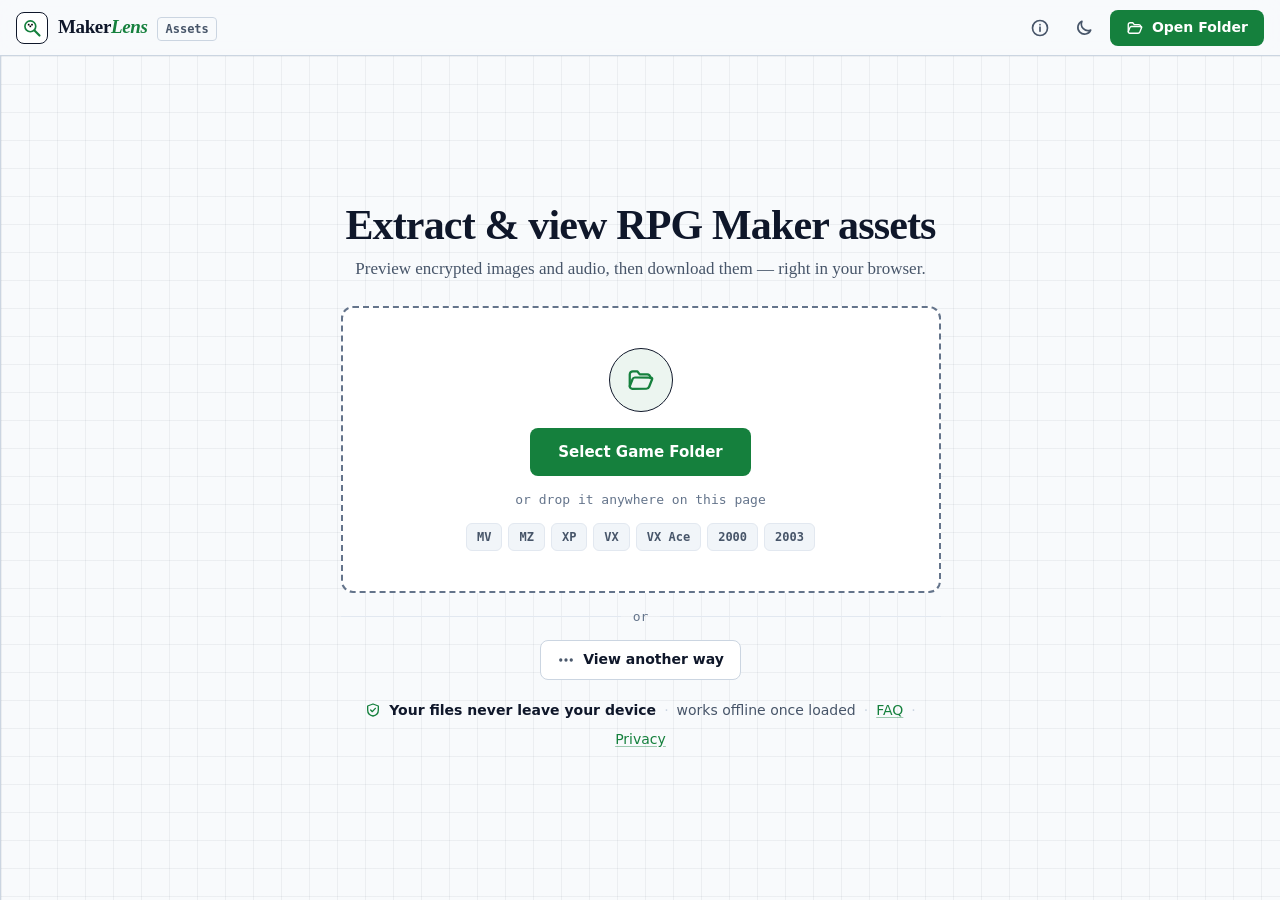
==== commit efe557b0: "feat: MakerLens redesign layer (lens.css) gated off the legacy copy Adds css/lens.css (serif titles," ====
--- a/index.html
+++ b/index.html
@@ -63,8 +63,10 @@
   "license": "https://opensource.org/licenses/MIT"
 }
 </script>
+<script src="js/lens-gate.js"></script>
 <link rel="stylesheet" href="css/moved.css">
 <link rel="stylesheet" href="css/style.css">
+<link rel="stylesheet" href="css/lens.css">
 <script>(function(){try{var t=localStorage.getItem('theme');if(t==='light'||t==='dark')document.documentElement.setAttribute('data-theme',t);}catch(e){}}());</script>
 </head>
 <body>
@@ -73,6 +75,7 @@
 <!-- Icon sprite (Lucide-style strokes, inline so the CSP needs no extra host) -->
 <svg width="0" height="0" style="position:absolute" aria-hidden="true">
   <symbol id="i-logo" viewBox="0 0 24 24" fill="none" stroke="currentColor" stroke-width="2" stroke-linecap="round" stroke-linejoin="round"><circle cx="10.5" cy="10.5" r="6.5"/><path d="M15.5 15.5L21 21"/><path d="M7.5 12.5l2-2.5 1.5 1.8 1-1.3 1.5 2" stroke-width="1.6"/></symbol>
+  <symbol id="i-lens" viewBox="0 0 24 24"><circle cx="10" cy="10" r="6.5" fill="none" stroke="currentColor" stroke-width="2"/><path d="M15 15l6 6" fill="none" stroke="currentColor" stroke-width="2.6" stroke-linecap="round"/><rect class="lp" x="7" y="7" width="2" height="2"/><rect class="lp" x="9" y="9" width="2" height="2"/><rect class="lp" x="11" y="7" width="2" height="2"/></symbol>
   <symbol id="i-search" viewBox="0 0 24 24" fill="none" stroke="currentColor" stroke-width="2" stroke-linecap="round"><circle cx="11" cy="11" r="6.5"/><path d="M20 20l-4.2-4.2"/></symbol>
   <symbol id="i-folder" viewBox="0 0 24 24" fill="none" stroke="currentColor" stroke-width="1.8" stroke-linecap="round" stroke-linejoin="round"><path d="M3 17V7.5A2.5 2.5 0 015.5 5H9l2 2.5h6A2.5 2.5 0 0119.5 10v.5"/><path d="M3 17l2.2-5.6A2 2 0 017.1 10H20a1 1 0 01.9 1.4l-2.4 6A2.5 2.5 0 0116.2 19H5a2 2 0 01-2-2z"/></symbol>
   <symbol id="i-archive" viewBox="0 0 24 24" fill="none" stroke="currentColor" stroke-width="1.8" stroke-linecap="round" stroke-linejoin="round"><rect x="3" y="4" width="18" height="5" rx="1.5"/><path d="M5 9v9a2 2 0 002 2h10a2 2 0 002-2V9M10 13h4"/></symbol>
@@ -103,8 +106,9 @@
 
 <!-- ╔════ HEADER ════╗ -->
 <header id="header">
+  <h1 class="lens-only lens-sr">MakerLens Assets</h1>
   <a id="logo" href="https://makerlens.kokoroou.workers.dev/" title="MakerLens home" aria-label="MakerLens Assets, go to the MakerLens home page">
-    <span class="logo-mark"><svg width="18" height="18" aria-hidden="true"><use href="#i-logo"/></svg></span>
+    <span class="logo-mark"><svg width="18" height="18" aria-hidden="true"><use href="#i-logo"/></svg><svg class="lens-only" width="20" height="20" aria-hidden="true"><use href="#i-lens"/></svg></span>
     <span class="logo-full">Maker<span>Lens</span><em class="logo-sub">Assets</em></span>
     <span class="logo-abbr">M<span>L</span><em class="logo-sub">Assets</em></span>
   </a>
@@ -164,7 +168,8 @@
     <div id="setup">
       <div id="setup-inner">
         <div class="setup-hero">
-          <h1 class="setup-title">Extract &amp; view RPG Maker assets</h1>
+          <h1 class="setup-title lens-hide">Extract &amp; view RPG Maker assets</h1>
+          <h2 class="setup-title lens-only">Extract &amp; view RPG Maker assets</h2>
           <p class="setup-sub">Preview encrypted images and audio, then download them — right in your browser.</p>
         </div>
 
@@ -324,7 +329,7 @@
     </button>
 
     <h2 class="about-logo" id="about-title">
-      <span class="logo-mark"><svg width="18" height="18" aria-hidden="true"><use href="#i-logo"/></svg></span>
+      <span class="logo-mark"><svg width="18" height="18" aria-hidden="true"><use href="#i-logo"/></svg><svg class="lens-only" width="20" height="20" aria-hidden="true"><use href="#i-lens"/></svg></span>
       <span>Maker<span>Lens</span><em class="logo-sub">Assets</em></span>
     </h2>
     <div class="about-sub">Browser-based viewer &amp; extractor for RPG Maker game assets — part of <a href="https://makerlens.kokoroou.workers.dev/">MakerLens</a></div>
--- a/css/lens.css
+++ b/css/lens.css
@@ -0,0 +1,264 @@
+/* ── MakerLens redesign layer ─────────────────────────────
+   Dresses the existing app: same layout, same IDs, same behaviour. tokens.css is NOT touched
+   (green --a, slate surfaces, dark theme stay); this file only adds the family look:
+   serif titles, mono labels and file names, a 1px frame, the lens mark with three green pixels,
+   44px touch targets on phones, text never below 12px.
+
+   GATE: every rule sits under :root[data-lens], which js/lens-gate.js sets everywhere except the
+   legacy GitHub Pages host. Without the attribute nothing here applies and the page renders
+   exactly as before. The only rules outside the gate are the two helper classes at the top.
+
+   SHARED: this file is copied verbatim to rpgmaker-events-viewer/css/lens.css (like tokens.css).
+   Keep it generic: the classes both tools share (.btn-*, .logo-mark, #setup, #drop-zone, toolbar,
+   .about-*, .tool-switch), nothing named after one tool. Edit it in rpgmaker-assets-viewer and copy. */
+
+/* markup that only the new look shows (extra <h1>, footer, how-to text) */
+.lens-only { display: none; }
+.lens-sr   { display: none; }
+
+:root[data-lens] {
+  --serif: Charter, 'Bitstream Charter', 'Iowan Old Style', 'Palatino Linotype', Palatino, Cambria, Georgia, serif;
+  --hard:  color-mix(in srgb, var(--a-bg) 32%, transparent);   /* hard offset shadow, modals only */
+  --lens-pad: 16px;
+
+  .lens-only { display: revert; }
+  svg.lens-only { display: block; }
+  .lens-hide { display: none; }
+  .lens-sr {
+    display: block;
+    position: absolute; width: 1px; height: 1px; margin: -1px; padding: 0;
+    overflow: hidden; clip: rect(0 0 0 0); clip-path: inset(50%); white-space: nowrap; border: 0;
+  }
+
+  /* ── Focus: 2px ring in --a (>= 3:1 on both themes), never hidden ── */
+  :focus-visible { outline: 2px solid var(--a); outline-offset: 2px; }
+  #header :focus-visible, #toolbar :focus-visible { outline-offset: -2px; }  /* never clipped by the bar's edge */
+  .btn-primary:focus-visible { outline-color: var(--t); }
+
+  /* ── Header ── */
+  #header { border-bottom: 1px solid var(--bd2); }
+  #logo {
+    font-family: var(--serif); font-size: 19px; font-weight: 700; letter-spacing: -.02em;
+    min-height: 44px; min-width: 44px;
+  }
+  #logo span span { font-style: italic; }
+  .logo-mark {
+    width: 32px; height: 32px;
+    border: 1px solid var(--t); border-radius: var(--r);
+    background: var(--s1); color: var(--t);
+  }
+  .logo-mark > svg:not(.lens-only) { display: none; }
+  .logo-mark .lp { fill: var(--a); }
+  .logo-sub {
+    font: 700 12px/1 var(--mono); font-style: normal; letter-spacing: 0;
+    color: var(--t2);
+    margin-left: 10px; padding: 4px 7px;
+    border: 1px solid var(--bd2); border-radius: 4px;
+  }
+  #search-box { background: var(--s1); border-color: var(--bd2); }
+  #count-badge { font-family: var(--mono); font-size: 13px; }
+
+  /* segmented switch Assets | Events */
+  .tool-switch { border: 1px solid var(--t); background: var(--s1); }
+  .ts-seg { font: 700 13px var(--mono); min-height: 30px; }
+  .ts-seg[aria-current="page"] { background: var(--t); color: var(--bg); box-shadow: none; }
+  button.ts-seg:hover { background: var(--s2); color: var(--t); }
+
+  /* buttons */
+  .btn-primary { border-radius: var(--r); box-shadow: none; }
+  .btn-primary:hover { box-shadow: none; filter: brightness(1.08); }
+  .btn-ghost { border-radius: var(--r); font-weight: 600; }
+  .btn-icon[aria-pressed="true"] { background: var(--a10); border-color: var(--a40); color: var(--a); }
+
+  /* ── Sidebar ── */
+  #sidebar { border-right: 1px solid var(--bd2); }
+  #sidebar-header {
+    font: 700 12px var(--mono); letter-spacing: .04em; text-transform: none; color: var(--t2);
+  }
+  .folder-item { min-height: 40px; }
+  .folder-item.active { background: var(--a10); box-shadow: inset 3px 0 0 var(--a-bg); }
+  .f-name { font-size: 14px; }
+  .f-count { font: 12px var(--mono); }
+  .folder-dupes .f-sub { font-size: 12px; }
+  #sb-back { font: 700 12px var(--mono); }
+
+  /* ── Toolbar ── */
+  #toolbar { border-bottom: 1px solid var(--bd2); }
+  #folder-path { font-size: 14px; }
+  #folder-path strong { font-size: 14px; }
+  .size-control { font-size: 12px; }
+
+  /* ── Grid ── */
+  .card { border-color: var(--bd2); }
+  .card:hover { border-color: var(--a); box-shadow: none; transform: none; }
+  .card-name { font: 12px var(--mono); }
+  .dupe-badge, .meta-badge { font-size: 12px; }
+
+  /* ── Setup (start screen): faint graph paper only here ── */
+  body::before { display: none; }
+  #setup {
+    background-image:
+      linear-gradient(var(--dot) 1px, transparent 1px),
+      linear-gradient(90deg, var(--dot) 1px, transparent 1px);
+    background-size: 28px 28px;
+  }
+  .setup-title { font-family: var(--serif); font-weight: 700; font-size: clamp(30px, 5vw, 42px); line-height: 1.1; }
+  .setup-sub { font-family: var(--serif); font-size: 17px; line-height: 1.5; }
+  #drop-zone { border: 2px dashed var(--t3); box-shadow: none; }
+  #drop-zone:hover { border-color: var(--a); }
+  .dz-icon { border-radius: 50%; border: 1px solid var(--t); }
+  .dz-hint { font: 13px var(--mono); }
+  .engine-chips li { font: 700 12px/1 var(--mono); padding: 7px 10px; border-radius: 6px; }
+  .or-divider { font: 13px var(--mono); text-transform: none; letter-spacing: 0; }
+  .privacy-note { font-size: 14px; }
+  .privacy-note strong { font-weight: 700; }
+  .handoff { border-color: var(--a40); }
+
+  /* ── "View another way" dialog ── */
+  .alt-dialog { border: 2px solid var(--t); border-radius: 12px; box-shadow: 8px 8px 0 var(--hard); padding: 24px; }
+  .alt-head h2 { font: 700 24px/1.2 var(--serif); letter-spacing: 0; }
+  .alt-opt { border-radius: var(--r); min-height: 44px; }
+  .alt-opt strong { font: 700 16px var(--serif); }
+  .alt-opt small { font-size: 14px; }
+  .alt-opt code, .alt-dialog label code { font-size: 12px; }
+  .alt-hint, .alt-error { font-size: 14px; }
+
+  /* ── About ── */
+  #about-panel { border-radius: 12px; }
+  .about-logo { font-family: var(--serif); letter-spacing: -.02em; }
+  .about-logo > span > span { font-style: italic; }
+  .about-section-title { font: 700 12px var(--mono); text-transform: none; letter-spacing: .04em; }
+  .about-formats { font-size: 14px; }
+  .about-formats td:last-child { font-size: 13px; }
+  .about-list code { font-size: 13px; }
+  .note-row { font-size: 14px; }
+  .modal-close { width: 44px; height: 44px; }
+
+  /* ── Filter panel ── */
+  #filter-panel { border-color: var(--t3); }
+  .fp-title { font-family: var(--serif); font-size: 16px; font-weight: 700; }
+  .fp-range legend { font-size: 14px; }
+  .fp-note { font-size: 14px; }
+  .fp-type label { font-size: 14px; }
+  .fp-chip { font-size: 12px; }
+  .btn-sm, .fp-head .btn-sm { font-size: 14px; }
+  .about-formats th { font-size: 14px; }
+  .fp-unit { font-size: 14px; }
+
+  /* ── Lightbox: stays dark; sizes only ── */
+  #lb-meta, #lb-loop, #lb-sprite { font-size: 14px; }
+  #lb-name { font-size: 15px; }
+
+  /* ── Loader / feedback share the dressed buttons; titles in serif ── */
+  #fb-title, #loader h2 { font-family: var(--serif); }
+
+  .lens-sprite { position: absolute; width: 0; height: 0; overflow: hidden; }
+
+  /* ── Static pages (faq, privacy): header, serif titles, boxed answers, footer ── */
+  .lens-header {
+    display: flex; align-items: center; gap: 12px;
+    min-height: var(--hh); padding: 6px var(--lens-pad);
+    background: var(--bg); border-bottom: 1px solid var(--bd2);
+  }
+  .lens-logo {
+    display: inline-flex; align-items: center; gap: 10px; min-height: 44px;
+    font: 700 19px/1 var(--serif); letter-spacing: -.02em; color: var(--t); text-decoration: none;
+  }
+  .lens-word span { font-style: italic; color: var(--a); }
+  .lens-nav { display: flex; gap: 4px; margin-left: auto; }
+  .lens-nav a {
+    display: inline-flex; align-items: center; min-height: 44px; padding: 0 12px;
+    font: 700 13px var(--mono); color: var(--t2); text-decoration: none;
+    border-bottom: 2px solid transparent;
+  }
+  .lens-nav a:hover { color: var(--t); }
+  .lens-nav a[aria-current="page"] { color: var(--t); border-bottom-color: var(--a-bg); }
+  .logo-mark { display: grid; place-items: center; flex-shrink: 0; }
+  .lens-theme {
+    display: inline-flex; align-items: center; justify-content: center;
+    width: 44px; height: 44px; padding: 0; cursor: pointer;
+    color: var(--t2); background: transparent; border: 1px solid transparent; border-radius: var(--r);
+  }
+  .lens-theme:hover { color: var(--t); background: var(--s2); border-color: var(--bd); }
+  .lens-theme .icon-sun { display: none; }
+  @media (prefers-color-scheme: dark) {
+    &:not([data-theme="light"]) .lens-theme .icon-sun  { display: block; }
+    &:not([data-theme="light"]) .lens-theme .icon-moon { display: none; }
+  }
+  &[data-theme="dark"] .lens-theme .icon-sun  { display: block; }
+  &[data-theme="dark"] .lens-theme .icon-moon { display: none; }
+
+  .lens-header ~ main h1, .lens-header ~ main h2 { font-family: var(--serif); letter-spacing: -.01em; }
+  .lens-header ~ main h1 { font-size: clamp(30px, 5vw, 40px); font-weight: 700; line-height: 1.15; }
+  .lens-header ~ main h2 { font-weight: 700; }
+  .lens-header ~ main .back { min-height: 44px; font-family: var(--mono); font-size: 13px; font-weight: 700; }
+  .lens-header ~ main p, .lens-header ~ main li { line-height: 1.7; }
+  .lens-header ~ main .cta { min-height: 48px; }
+
+  .lens-header ~ main .faq { border-top: 0; display: grid; gap: 10px; }
+  .lens-header ~ main details { border: 1px solid var(--bd2); border-radius: var(--r-lg); background: var(--s1); padding: 0 18px; }
+  .lens-header ~ main details[open] { border-color: var(--t3); }
+  .lens-header ~ main summary { min-height: 56px; padding: 12px 0; }
+  .lens-header ~ main summary h2 { font-size: 1.1rem; margin: 0; padding: 0; border: 0; }
+  .lens-header ~ main summary::after { color: var(--t2); }
+  .lens-header ~ main details > :not(summary) { margin: 0 0 18px; }
+  .lens-header ~ main h2[id] { border-top-color: var(--bd2); }
+
+  .lens-howto { margin-top: 28px; padding: 20px 22px; background: var(--s1); border: 1px solid var(--bd2); border-radius: var(--r-lg); }
+  .lens-howto h2 { margin: 0 0 12px; font-size: 1.25rem; }
+  .lens-howto ol { list-style: none; counter-reset: step; margin: 0; padding: 0; display: grid; gap: 12px; }
+  .lens-howto li { counter-increment: step; position: relative; padding-left: 36px; }
+  .lens-howto li::before {
+    content: counter(step); position: absolute; left: 0; top: 2px;
+    width: 24px; height: 24px; display: grid; place-items: center;
+    border: 1px solid var(--a); border-radius: 50%;
+    font: 700 13px var(--mono); color: var(--a); background: var(--a10);
+  }
+
+  /* footer: dark block, 4px green top edge, three columns */
+  .lens-foot { margin-top: 24px; background: #0f172a; color: #cbd5e1; border-top: 4px solid #22c55e; }
+  .lens-foot-in {
+    display: grid; grid-template-columns: 2fr 1fr 1fr; gap: 32px;
+    max-width: 960px; margin: 0 auto; padding: 36px var(--lens-pad) 40px;
+  }
+  .lens-foot p { margin: 0; color: #cbd5e1; font-size: 14px; line-height: 1.6; }
+  .lens-foot-brand { font: 700 22px/1.2 var(--serif); color: #f8fafc !important; margin-bottom: 8px !important; }
+  .lens-foot-brand span { font-style: italic; color: #4ade80; }
+  .lens-foot .lens-foot-h { font: 700 12px var(--mono); letter-spacing: .04em; color: #94a3b8; margin-bottom: 8px; }
+  .lens-foot ul { list-style: none; margin: 0; padding: 0; }
+  .lens-foot li { margin: 0 !important; }
+  .lens-foot a {
+    display: inline-flex; align-items: center; min-height: 44px; font-size: 15px;
+    color: #4ade80; text-underline-offset: 3px;
+  }
+  .lens-foot a:hover { color: #86efac; }
+  .lens-foot a:focus-visible { outline-color: #4ade80; }
+  @media (max-width: 600px) {
+    .lens-foot-in { grid-template-columns: 1fr 1fr; gap: 20px 24px; }
+    .lens-foot-about { grid-column: 1 / -1; }
+    .lens-nav a { padding: 0 10px; }
+    .lens-logo .logo-sub { display: none; }
+  }
+
+  /* ── Phones: every touch target >= 44px, >= 8px apart ── */
+  @media (max-width: 600px) {
+    #header { gap: 8px; padding: 0 var(--lens-pad); }
+    #header-right { gap: 8px; }
+    .btn-icon { width: 44px; height: 44px; }
+    #open-btn { width: 44px; height: 44px; }
+    #logo { gap: 8px; }
+    .folder-item { min-height: 44px; }
+    .alt-dialog { padding: 20px; }
+    .lb-btn { width: 44px; height: 44px; }
+    .btn-ghost, .btn-sm, .fp-head .btn-sm { min-height: 44px; height: 44px; }
+    .setup-alt .btn-ghost { min-height: 44px; }
+    .size-control { height: 44px; }
+    #size-slider { height: 44px; }
+    .fp-type label, .fp-range input, .fp-chip { height: 44px; }
+    .fp-presets { gap: 8px; }
+  }
+
+  @media (prefers-reduced-motion: reduce) {
+    *, *::before, *::after { scroll-behavior: auto !important; }
+  }
+}
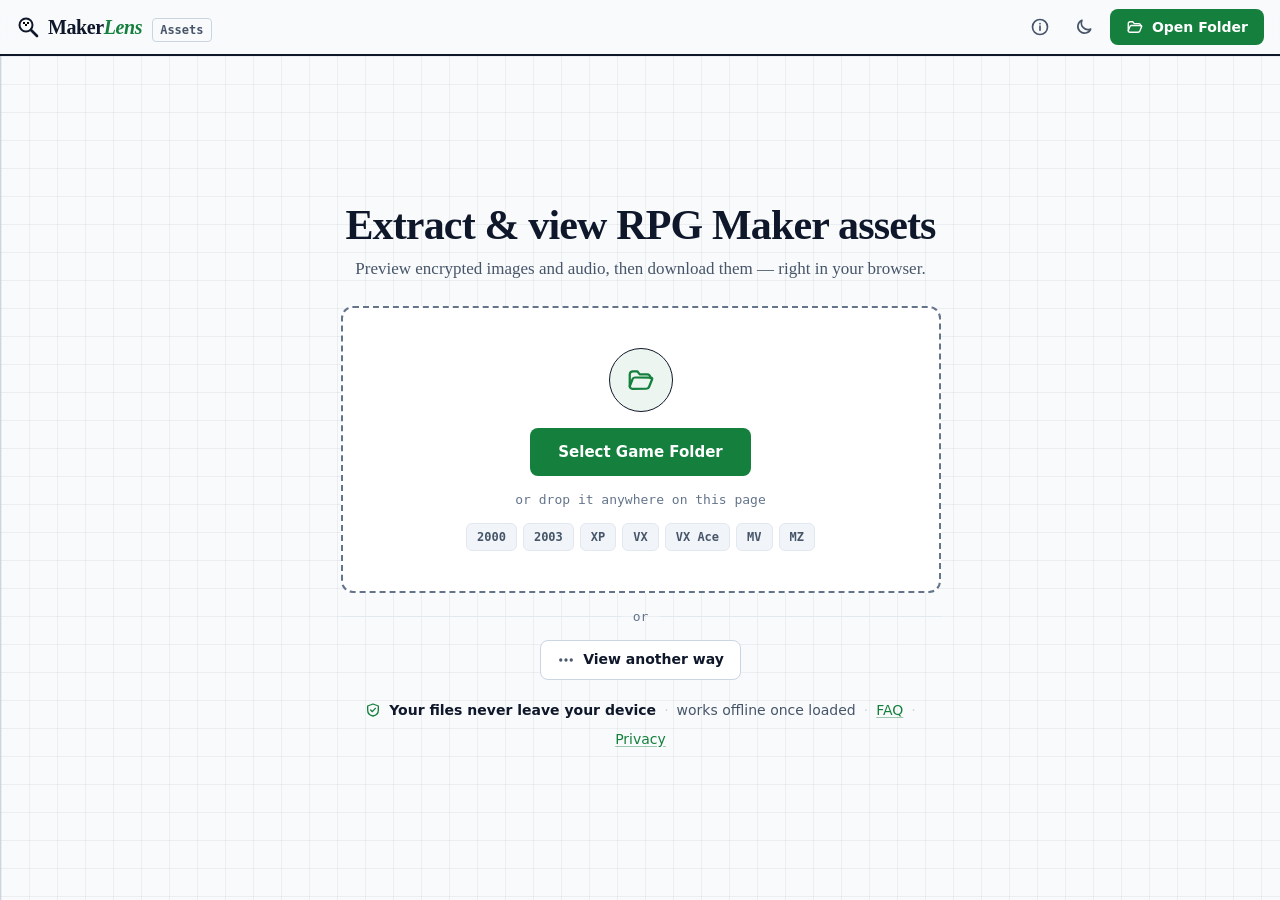
==== commit ba2cac76: "feat: versions in release order, new share image, family header in the app - List RPG Maker versions" ====
--- a/index.html
+++ b/index.html
@@ -12,22 +12,22 @@
      If you edit the inline theme script below, update its sha256 hash here. -->
 <meta http-equiv="Content-Security-Policy" content="default-src 'self'; script-src 'self' 'sha256-4y43hFgwC1OkJEl8rt2hTAZwj1vpL1XrKqU9Jg4KOXk='; style-src 'self' 'unsafe-inline'; img-src 'self' blob: https://makerlens.goatcounter.com; media-src 'self' blob:; connect-src 'self' https://feedback.kokoroou.workers.dev https://*.workers.dev; object-src 'none'; base-uri 'none'; form-action 'none'">
 <title>RPG Maker Asset Extractor — 2000 to MZ, All Versions | MakerLens</title>
-<meta name="description" content="Free online RPG Maker extractor, no download needed. Extract images and audio from MV, MZ, XP, VX, VX Ace, 2000 and 2003 games in your browser. Files are never uploaded.">
-<meta name="keywords" content="RPG Maker asset viewer, RPG Maker extractor, rpgmvp viewer, rpgmvo extractor, RGSSAD viewer, decrypt RPG Maker, RPG Maker MV MZ XP VX asset viewer">
+<meta name="description" content="Free online RPG Maker extractor, no download needed. Extract images and audio from 2000, 2003, XP, VX, VX Ace, MV and MZ games in your browser. Files are never uploaded.">
+<meta name="keywords" content="RPG Maker asset viewer, RPG Maker extractor, rpgmvp viewer, rpgmvo extractor, RGSSAD viewer, decrypt RPG Maker, RPG Maker XP VX MV MZ asset viewer">
 <link rel="canonical" href="https://makerlens.kokoroou.workers.dev/assets/"> <!-- nosemgrep: html.security.audit.missing-integrity.missing-integrity -- a canonical URL, not a fetched resource -->
 <meta name="google-site-verification" content="D46-YM3xEG9mxpWY-GFgkCDtK37Q7nqxAwHNLEpttl8" />
 <meta property="og:type" content="website">
 <meta property="og:site_name" content="MakerLens">
 <meta property="og:url" content="https://makerlens.kokoroou.workers.dev/assets/">
 <meta property="og:title" content="RPG Maker Asset Extractor — 2000 to MZ, All Versions | MakerLens">
-<meta property="og:description" content="View and extract images and audio from RPG Maker MV, MZ, XP, VX, VX Ace, 2000 and 2003 games. Runs in your browser — your files are never uploaded.">
+<meta property="og:description" content="View and extract images and audio from RPG Maker 2000, 2003, XP, VX, VX Ace, MV and MZ games. Runs in your browser — your files are never uploaded.">
 <meta property="og:image" content="https://makerlens.kokoroou.workers.dev/assets/og-image.png">
 <meta property="og:image:width" content="1200">
 <meta property="og:image:height" content="630">
 <meta property="og:image:alt" content="MakerLens — view and extract RPG Maker assets in your browser">
 <meta name="twitter:card" content="summary_large_image">
 <meta name="twitter:title" content="RPG Maker Asset Extractor — 2000 to MZ, All Versions | MakerLens">
-<meta name="twitter:description" content="View and extract images and audio from RPG Maker MV, MZ, XP, VX, VX Ace, 2000 and 2003 games. Free, browser-based, files never uploaded.">
+<meta name="twitter:description" content="View and extract images and audio from RPG Maker 2000, 2003, XP, VX, VX Ace, MV and MZ games. Free, browser-based, files never uploaded.">
 <meta name="twitter:image" content="https://makerlens.kokoroou.workers.dev/assets/og-image.png">
 <meta name="twitter:image:alt" content="MakerLens — view and extract RPG Maker assets in your browser">
 <script type="application/ld+json">
@@ -37,7 +37,7 @@
   "@id": "https://makerlens.kokoroou.workers.dev/assets/#app",
   "name": "MakerLens Assets",
   "alternateName": ["MakerLens RPG Maker Extractor", "MakerLens"],
-  "description": "Browser-based tool to view, preview, and extract encrypted images and audio from RPG Maker MV, MZ, XP, VX, VX Ace, 2000 and 2003 games. Supports .rpgmvp, .png_, .rpgmvo, .ogg_, RGSSAD archives and 2000/2003 .xyz images. Files are processed locally and never uploaded.",
+  "description": "Browser-based tool to view, preview, and extract encrypted images and audio from RPG Maker 2000, 2003, XP, VX, VX Ace, MV and MZ games. Supports 2000/2003 .xyz images, RGSSAD archives and .rpgmvp, .png_, .rpgmvo, .ogg_. Files are processed locally and never uploaded.",
   "url": "https://makerlens.kokoroou.workers.dev/assets/",
   "image": "https://makerlens.kokoroou.workers.dev/assets/og-image.png",
   "screenshot": "https://makerlens.kokoroou.workers.dev/assets/screenshots/start-laptop.png",
@@ -47,8 +47,9 @@
   "isPartOf": { "@type": "WebSite", "@id": "https://makerlens.kokoroou.workers.dev/#website", "name": "MakerLens", "url": "https://makerlens.kokoroou.workers.dev/" },
   "offers": { "@type": "Offer", "price": "0", "priceCurrency": "USD" },
   "featureList": [
+    "View RPG Maker 2000/2003 .xyz images as PNG",
+    "Open RGSSAD archives (.rgssad, .rgss2a, .rgss3a) for XP, VX, VX Ace",
     "View and extract RPG Maker MV/MZ encrypted assets (.rpgmvp, .png_, .rpgmvo, .ogg_)",
-    "Open RGSSAD archives (.rgssad, .rgss2a, .rgss3a) for XP, VX, VX Ace",
     "Preview images and OGG/M4A audio in the browser",
     "Search files by name, filter by type, image size and audio length",
     "Download individual assets or entire folders as ZIP",
@@ -184,7 +185,7 @@
           <button class="btn-primary btn-lg" id="open-game-btn">Select Game Folder</button>
           <div class="dz-hint">or drop it anywhere on this page</div>
           <ul class="engine-chips" aria-label="Supported engines">
-            <li>MV</li><li>MZ</li><li>XP</li><li>VX</li><li>VX Ace</li><li data-new>2000</li><li data-new>2003</li>
+            <li data-new>2000</li><li data-new>2003</li><li>XP</li><li>VX</li><li>VX Ace</li><li>MV</li><li>MZ</li>
           </ul>
           <div id="setup-status" role="status"></div>
         </div>
@@ -339,11 +340,11 @@
       <table class="about-formats">
         <thead><tr><th>Engine</th><th>Game files</th></tr></thead>
         <tbody>
-          <tr><td>RPG Maker MZ</td><td>.png_ · .ogg_ · .m4a_</td></tr>
-          <tr><td>RPG Maker MV</td><td>.rpgmvp · .rpgmvo · .rpgmvm</td></tr>
+          <tr data-new><td>RPG Maker 2000 / 2003</td><td>.xyz images (not encrypted)</td></tr>
           <tr><td>RPG Maker XP / VX</td><td>.rgssad · .rgss2a</td></tr>
           <tr><td>RPG Maker VX Ace</td><td>.rgss3a</td></tr>
-          <tr data-new><td>RPG Maker 2000 / 2003</td><td>.xyz images (not encrypted)</td></tr>
+          <tr><td>RPG Maker MV</td><td>.rpgmvp · .rpgmvo · .rpgmvm</td></tr>
+          <tr><td>RPG Maker MZ</td><td>.png_ · .ogg_ · .m4a_</td></tr>
         </tbody>
       </table>
     </div>
--- a/css/lens.css
+++ b/css/lens.css
@@ -35,20 +35,28 @@
   #header :focus-visible, #toolbar :focus-visible { outline-offset: -2px; }  /* never clipped by the bar's edge */
   .btn-primary:focus-visible { outline-color: var(--t); }
 
-  /* ── Header ── */
-  #header { border-bottom: 1px solid var(--bd2); }
+  /* ── Header: the family's bar (Kokoroou/makerlens site/css/landing.css .top, css/family-chrome.css):
+     56px in all, a 2px ink rule under it, the lens mark in ink (24px, no box) with three green
+     pixels, the serif "Maker*Lens*" at 20px. On phones (<= 640px) the word goes and the mark
+     stays, followed by the tool's name chip. ── */
+  #header { height: var(--hh); border-bottom: 2px solid var(--t); }
   #logo {
-    font-family: var(--serif); font-size: 19px; font-weight: 700; letter-spacing: -.02em;
-    min-height: 44px; min-width: 44px;
-  }
-  #logo span span { font-style: italic; }
+    font-family: var(--serif); font-size: 20px; font-weight: 700; letter-spacing: -.02em;
+    gap: 8px; min-height: 44px; min-width: 44px; color: var(--t);
+  }
+  #logo span span { font-style: italic; color: var(--a); }
   .logo-mark {
-    width: 32px; height: 32px;
-    border: 1px solid var(--t); border-radius: var(--r);
-    background: var(--s1); color: var(--t);
+    width: 24px; height: 24px;
+    border: 0; border-radius: 0; background: none; color: var(--t);
   }
   .logo-mark > svg:not(.lens-only) { display: none; }
+  .logo-mark svg.lens-only { display: block; width: 24px; height: 24px; color: var(--t); }
   .logo-mark .lp { fill: var(--a); }
+  @media (max-width: 640px) {
+    #logo .logo-full { display: none; }
+    #logo .logo-abbr { display: inline-flex; align-items: center; font-size: 0; }
+    #logo .logo-abbr .logo-sub { margin-left: 0; }
+  }
   .logo-sub {
     font: 700 12px/1 var(--mono); font-style: normal; letter-spacing: 0;
     color: var(--t2);
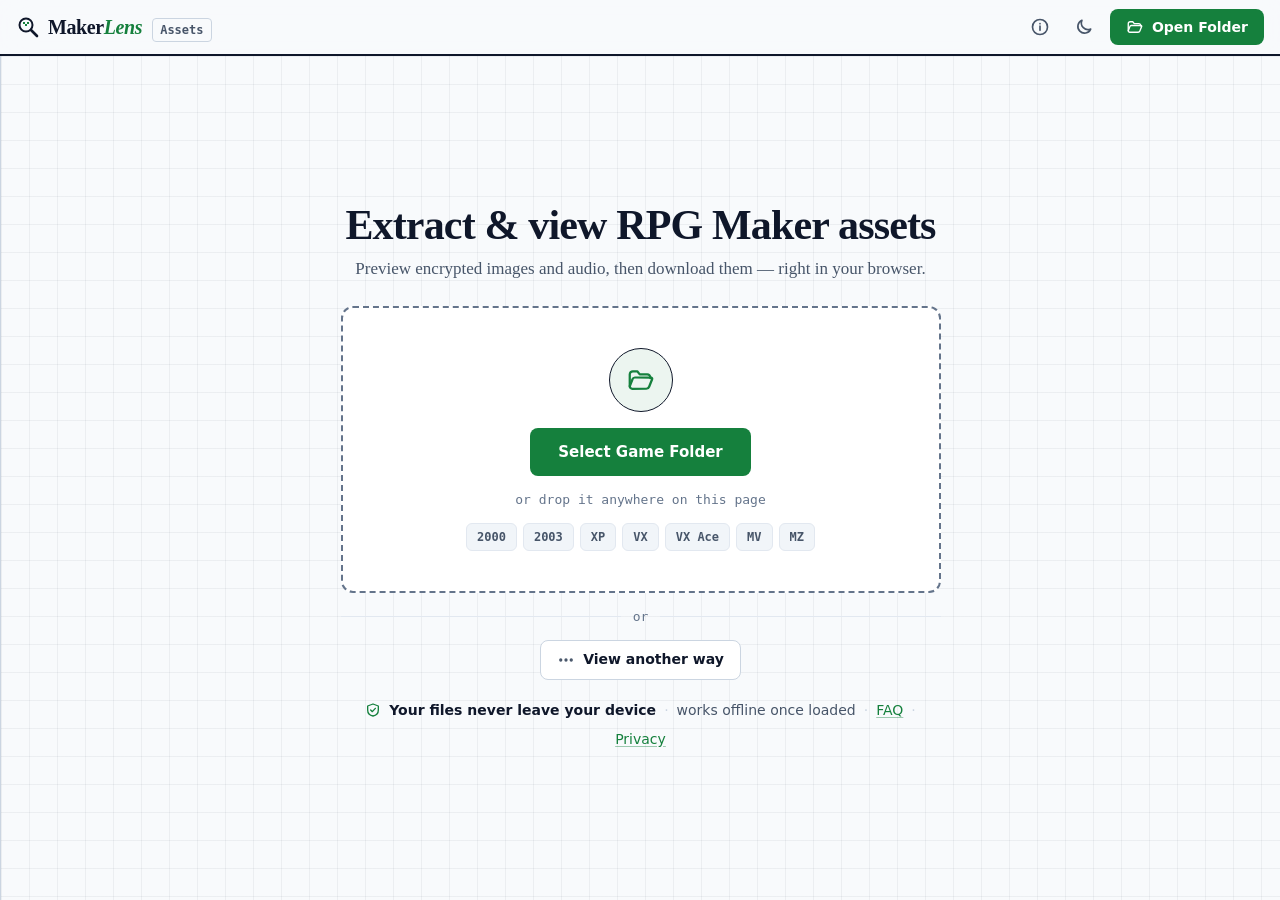
==== commit 33b3f851: "fix(header): green pixels in the lens mark, same size as the family logo The mark was drawn through " ====
--- a/index.html
+++ b/index.html
@@ -109,7 +109,7 @@
 <header id="header">
   <h1 class="lens-only lens-sr">MakerLens Assets</h1>
   <a id="logo" href="https://makerlens.kokoroou.workers.dev/" title="MakerLens home" aria-label="MakerLens Assets, go to the MakerLens home page">
-    <span class="logo-mark"><svg width="18" height="18" aria-hidden="true"><use href="#i-logo"/></svg><svg class="lens-only" width="20" height="20" aria-hidden="true"><use href="#i-lens"/></svg></span>
+    <span class="logo-mark"><svg width="18" height="18" aria-hidden="true"><use href="#i-logo"/></svg><svg class="lens-only" width="20" height="20" viewBox="0 0 24 24" aria-hidden="true"><circle cx="10" cy="10" r="6.5" fill="none" stroke="currentColor" stroke-width="2"/><path d="M15 15l6 6" fill="none" stroke="currentColor" stroke-width="2.6" stroke-linecap="round"/><rect class="lp" x="7" y="7" width="2" height="2"/><rect class="lp" x="9" y="9" width="2" height="2"/><rect class="lp" x="11" y="7" width="2" height="2"/></svg></span>
     <span class="logo-full">Maker<span>Lens</span><em class="logo-sub">Assets</em></span>
     <span class="logo-abbr">M<span>L</span><em class="logo-sub">Assets</em></span>
   </a>
@@ -330,7 +330,7 @@
     </button>
 
     <h2 class="about-logo" id="about-title">
-      <span class="logo-mark"><svg width="18" height="18" aria-hidden="true"><use href="#i-logo"/></svg><svg class="lens-only" width="20" height="20" aria-hidden="true"><use href="#i-lens"/></svg></span>
+      <span class="logo-mark"><svg width="18" height="18" aria-hidden="true"><use href="#i-logo"/></svg><svg class="lens-only" width="20" height="20" viewBox="0 0 24 24" aria-hidden="true"><circle cx="10" cy="10" r="6.5" fill="none" stroke="currentColor" stroke-width="2"/><path d="M15 15l6 6" fill="none" stroke="currentColor" stroke-width="2.6" stroke-linecap="round"/><rect class="lp" x="7" y="7" width="2" height="2"/><rect class="lp" x="9" y="9" width="2" height="2"/><rect class="lp" x="11" y="7" width="2" height="2"/></svg></span>
       <span>Maker<span>Lens</span><em class="logo-sub">Assets</em></span>
     </h2>
     <div class="about-sub">Browser-based viewer &amp; extractor for RPG Maker game assets — part of <a href="https://makerlens.kokoroou.workers.dev/">MakerLens</a></div>
--- a/css/lens.css
+++ b/css/lens.css
@@ -169,8 +169,8 @@
     background: var(--bg); border-bottom: 1px solid var(--bd2);
   }
   .lens-logo {
-    display: inline-flex; align-items: center; gap: 10px; min-height: 44px;
-    font: 700 19px/1 var(--serif); letter-spacing: -.02em; color: var(--t); text-decoration: none;
+    display: inline-flex; align-items: center; gap: 8px; min-height: 44px;
+    font: 700 20px/1 var(--serif); letter-spacing: -.02em; color: var(--t); text-decoration: none;
   }
   .lens-word span { font-style: italic; color: var(--a); }
   .lens-nav { display: flex; gap: 4px; margin-left: auto; }
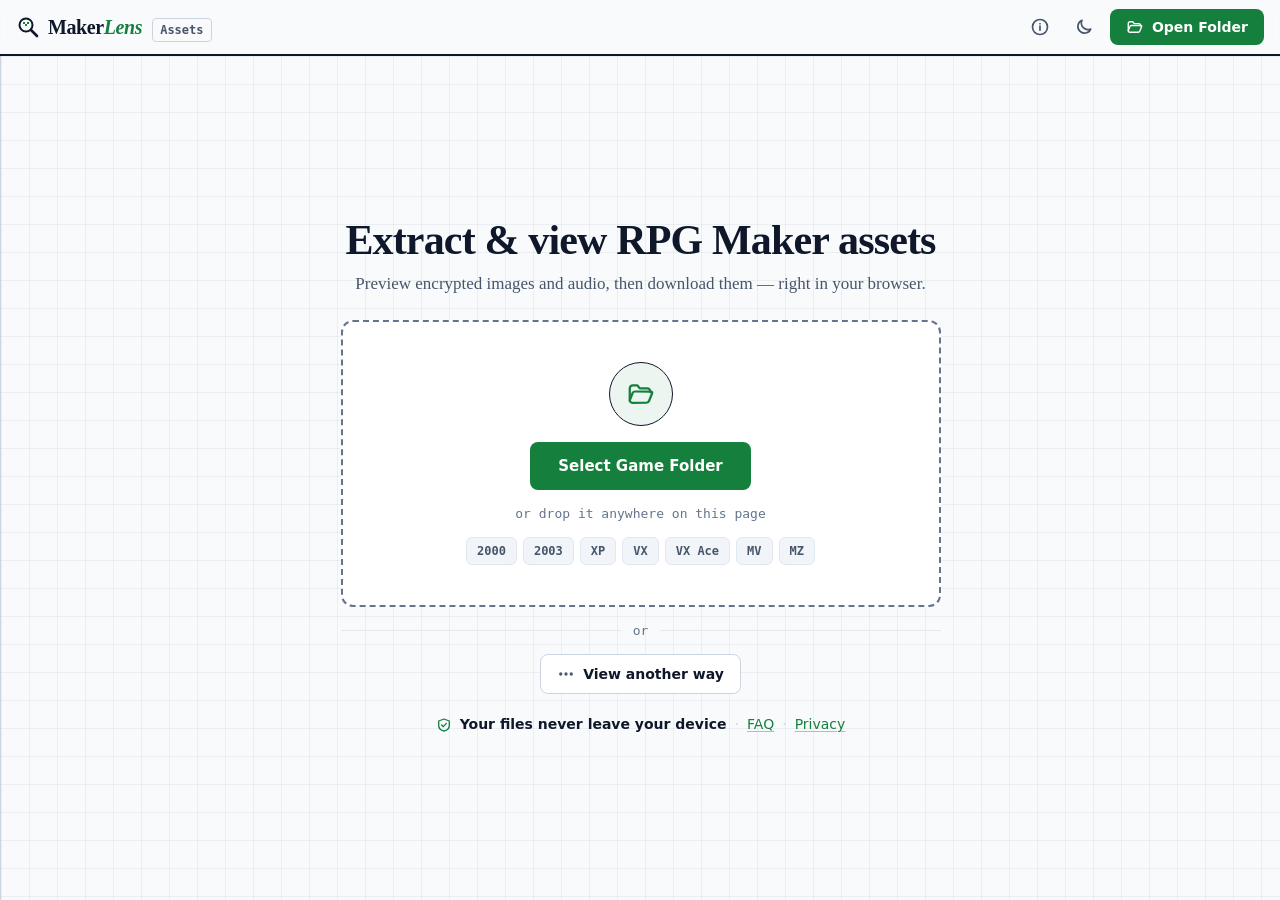
==== commit e0a00398: "fix: drop "works offline once loaded" from the start screen, centre FAQ and Privacy; theme button wi" ====
--- a/index.html
+++ b/index.html
@@ -202,9 +202,8 @@
         <div class="privacy-note">
           <svg width="16" height="16" aria-hidden="true"><use href="#i-shield"/></svg>
           <strong>Your files never leave your device</strong>
-          <span class="sep">·</span> works offline once loaded
-          <span class="sep">·</span> <a href="faq.html">FAQ</a>
-          <span class="sep">·</span> <a href="privacy.html">Privacy</a>
+          <span class="pn-links"><span class="sep">·</span> <a href="faq.html">FAQ</a>
+          <span class="sep">·</span> <a href="privacy.html">Privacy</a></span>
         </div>
       </div>
     </div>
--- a/css/lens.css
+++ b/css/lens.css
@@ -260,6 +260,9 @@
     .lb-btn { width: 44px; height: 44px; }
     .btn-ghost, .btn-sm, .fp-head .btn-sm { min-height: 44px; height: 44px; }
     .setup-alt .btn-ghost { min-height: 44px; }
+    /* the FAQ · Privacy links get their own centred line, without a leading dot */
+    .privacy-note .pn-links { flex-basis: 100%; justify-content: center; }
+    .privacy-note .pn-links > .sep:first-child { display: none; }
     .size-control { height: 44px; }
     #size-slider { height: 44px; }
     .fp-type label, .fp-range input, .fp-chip { height: 44px; }
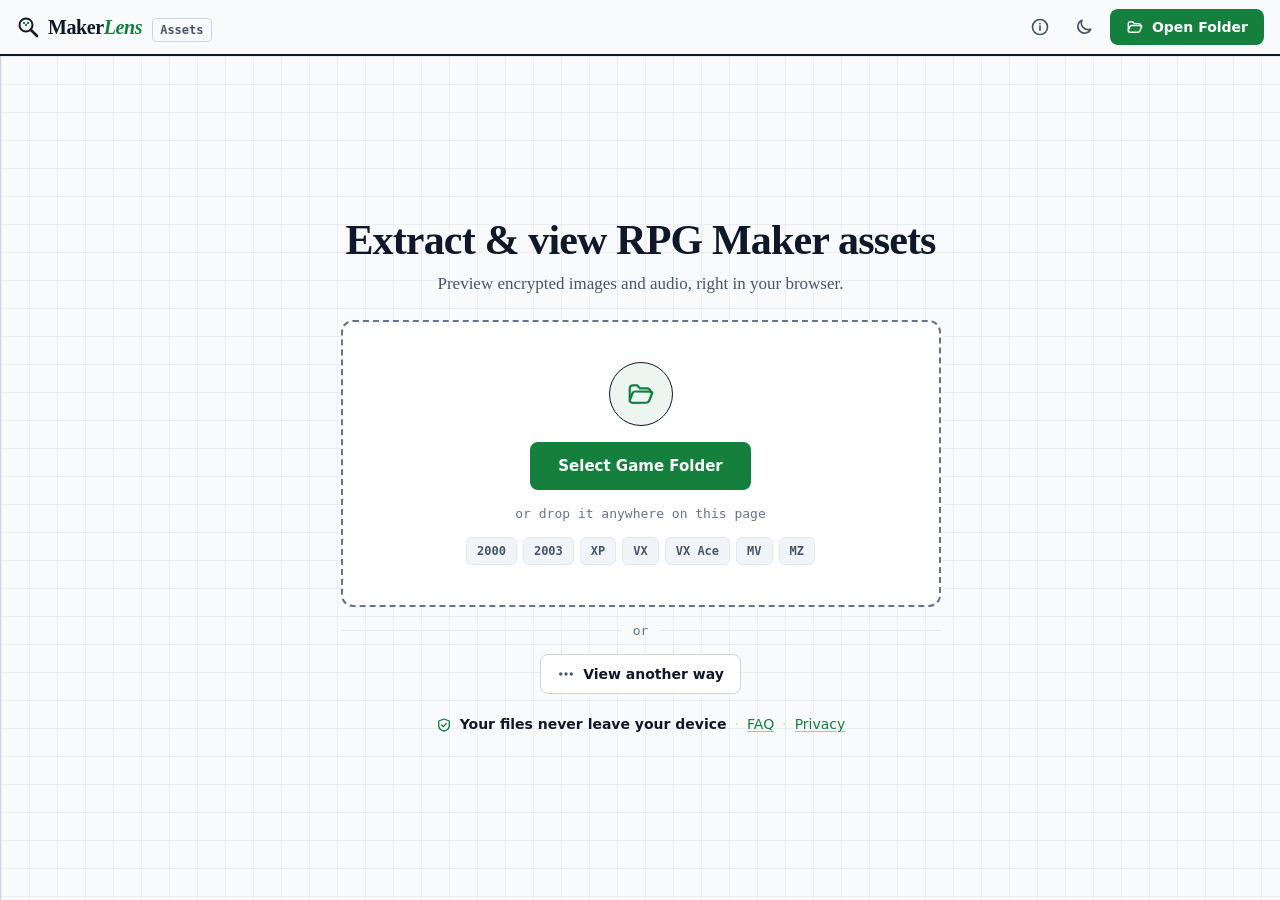
==== commit bae21601: "feat: Unique only as a switch in the sidebar's Duplicates row, no download in the start subtitle The" ====
--- a/index.html
+++ b/index.html
@@ -171,7 +171,7 @@
         <div class="setup-hero">
           <h1 class="setup-title lens-hide">Extract &amp; view RPG Maker assets</h1>
           <h2 class="setup-title lens-only">Extract &amp; view RPG Maker assets</h2>
-          <p class="setup-sub">Preview encrypted images and audio, then download them — right in your browser.</p>
+          <p class="setup-sub">Preview encrypted images and audio, right in your browser.</p>
         </div>
 
         <div class="handoff" id="handoff" hidden>
@@ -217,7 +217,7 @@
       <button class="btn-icon" id="filter-btn" aria-expanded="false" aria-controls="filter-panel" title="Filter by type, image size or audio length" aria-label="Filter by type, size or length">
         <svg width="18" height="18" aria-hidden="true"><use href="#i-filter"/></svg>
       </button>
-      <button class="btn-icon" id="dupe-btn" aria-pressed="false" title="Unique only: hide files whose content is identical to another one (checked in the background)" aria-label="Unique only: hide identical copies">
+      <button class="btn-icon lens-hide" id="dupe-btn" aria-pressed="false" title="Unique only: hide files whose content is identical to another one (checked in the background)" aria-label="Unique only: hide identical copies">
         <svg width="18" height="18" aria-hidden="true"><use href="#i-copies"/></svg>
       </button>
       <button class="btn-ghost btn-sm" id="dl-folder-btn" title="Download the files shown in this folder as one ZIP" aria-label="Download this folder as ZIP">
@@ -255,10 +255,10 @@
           <input type="text" inputmode="numeric" id="flt-maxh" placeholder="max" aria-label="Maximum height in pixels" autocomplete="off">
         </fieldset>
         <div class="fp-presets" role="group" aria-label="Common sizes">
-          <button type="button" class="fp-chip" data-preset="32x32" title="VX/VX Ace tiles, MV/MZ icons">32×32</button>
-          <button type="button" class="fp-chip" data-preset="48x48" title="MV/MZ tiles">48×48</button>
-          <button type="button" class="fp-chip" data-preset="576x288" title="MV/MZ face sheets">576×288</button>
-          <button type="button" class="fp-chip" data-preset="816x624" title="MV/MZ default screen">816×624</button>
+          <button type="button" class="fp-chip" aria-pressed="false" data-preset="32x32" title="VX/VX Ace tiles, MV/MZ icons">32×32</button>
+          <button type="button" class="fp-chip" aria-pressed="false" data-preset="48x48" title="MV/MZ tiles">48×48</button>
+          <button type="button" class="fp-chip" aria-pressed="false" data-preset="576x288" title="MV/MZ face sheets">576×288</button>
+          <button type="button" class="fp-chip" aria-pressed="false" data-preset="816x624" title="MV/MZ default screen">816×624</button>
         </div>
         <fieldset class="fp-range">
           <legend>Audio length <span class="fp-unit">s or m:ss</span></legend>
--- a/css/lens.css
+++ b/css/lens.css
@@ -88,6 +88,29 @@
   .f-name { font-size: 14px; }
   .f-count { font: 12px var(--mono); }
   .folder-dupes .f-sub { font-size: 12px; }
+  /* An on/off switch at the end of a sidebar row (Duplicates: "Unique only"). The button is
+     44px tall on phones; the track it draws stays small. */
+  .folder-item.has-switch { padding-right: 4px; }
+  .row-switch {
+    flex-shrink: 0; display: inline-flex; align-items: center; justify-content: center;
+    width: 48px; height: 36px; margin-left: 4px; padding: 0;
+    background: none; border: 0; border-radius: var(--r); cursor: pointer;
+  }
+  .row-switch::before {
+    content: ""; width: 34px; height: 20px; border-radius: 999px;
+    background: var(--t3);
+    transition: background .15s var(--ease);
+  }
+  .row-switch-knob {
+    position: absolute; width: 14px; height: 14px; border-radius: 50%;
+    background: #fff; box-shadow: 0 1px 2px rgba(0,0,0,.3);
+    transform: translateX(-7px); transition: transform .15s var(--ease);
+  }
+  .row-switch { position: relative; }
+  .row-switch[aria-checked="true"]::before { background: var(--a-bg); }
+  .row-switch[aria-checked="true"] .row-switch-knob { transform: translateX(7px); }
+  .row-switch:focus-visible { outline: 2px solid var(--a); outline-offset: -2px; }
+  @media (prefers-reduced-motion: reduce) { .row-switch::before, .row-switch-knob { transition: none; } }
   #sb-back { font: 700 12px var(--mono); }
 
   /* ── Toolbar ── */
@@ -148,7 +171,10 @@
   .fp-range legend { font-size: 14px; }
   .fp-note { font-size: 14px; }
   .fp-type label { font-size: 14px; }
-  .fp-chip { font-size: 12px; }
+  .fp-chip { font-size: 12px; border-color: var(--bd); }
+  /* common sizes: their own row, clear of the height inputs; the one matching the bounds is lit */
+  .fp-presets { margin: 4px 0 16px; }
+  .fp-chip[aria-pressed="true"] { border-color: var(--a); background: var(--a10); color: var(--t); }
   .btn-sm, .fp-head .btn-sm { font-size: 14px; }
   .about-formats th { font-size: 14px; }
   .fp-unit { font-size: 14px; }
@@ -256,6 +282,7 @@
     #open-btn { width: 44px; height: 44px; }
     #logo { gap: 8px; }
     .folder-item { min-height: 44px; }
+    .row-switch { height: 44px; }
     .alt-dialog { padding: 20px; }
     .lb-btn { width: 44px; height: 44px; }
     .btn-ghost, .btn-sm, .fp-head .btn-sm { min-height: 44px; height: 44px; }
@@ -266,7 +293,7 @@
     .size-control { height: 44px; }
     #size-slider { height: 44px; }
     .fp-type label, .fp-range input, .fp-chip { height: 44px; }
-    .fp-presets { gap: 8px; }
+    .fp-presets { gap: 8px; margin: 8px 0 16px; }
   }
 
   @media (prefers-reduced-motion: reduce) {
